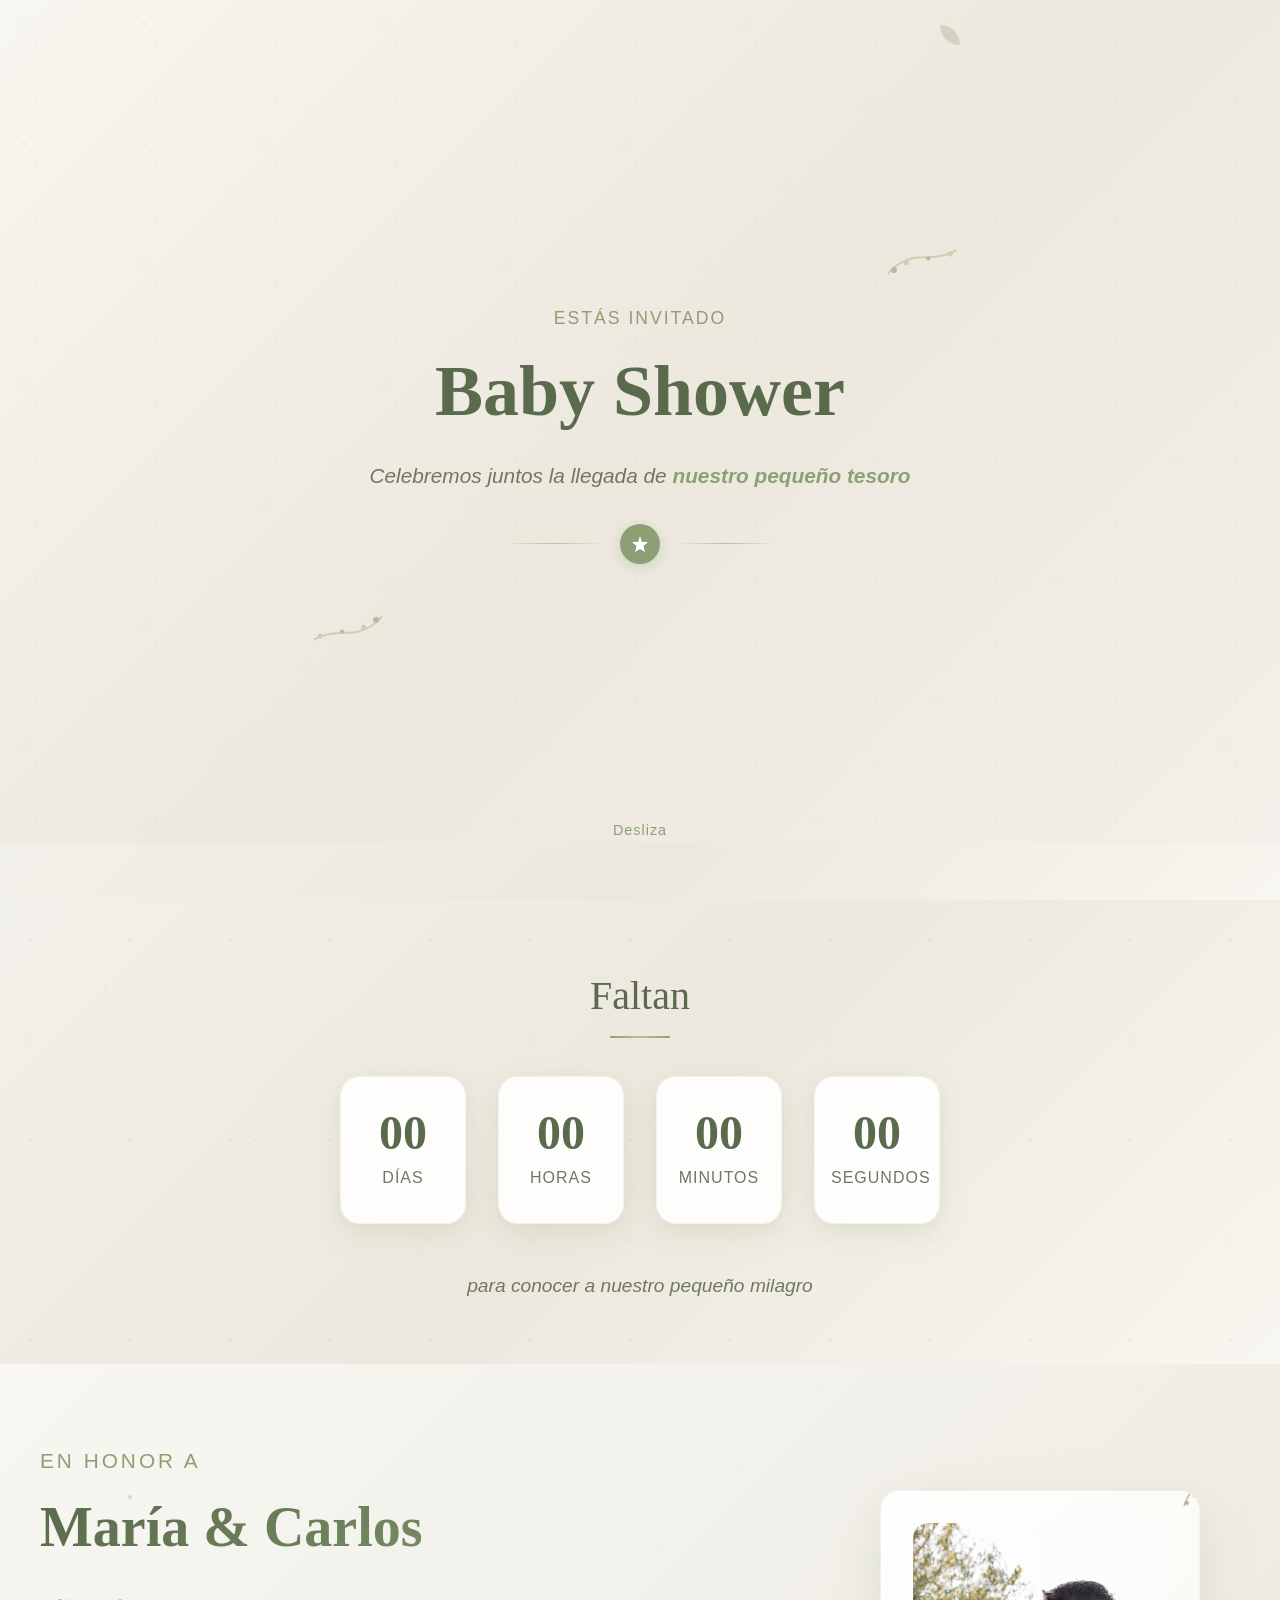
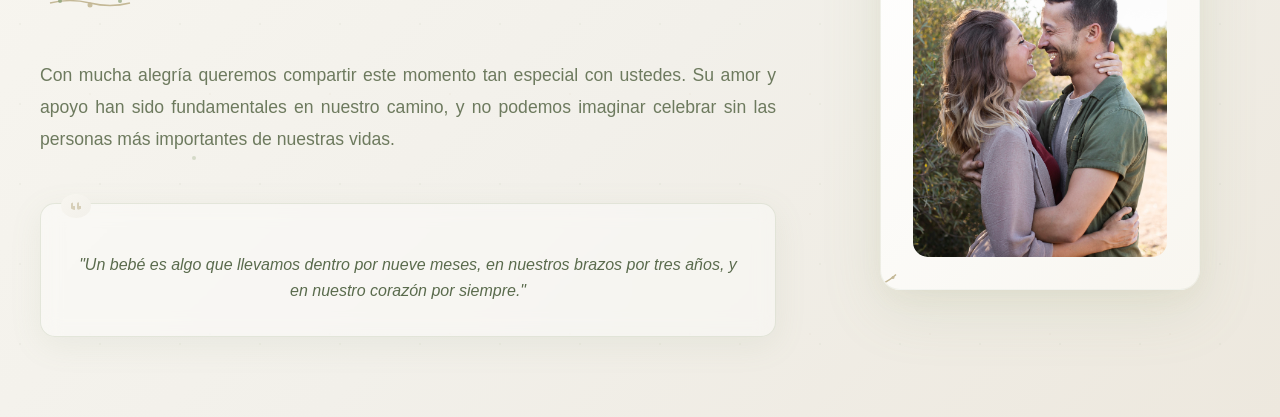
==== landingpage/plantillas/baby_shower/blanco_verde_flores/index.html @ 59b826cd "Commit Quedo pendiente la invitacion con tematica verde para los baby showers" ====
<!DOCTYPE html>
<html lang="en">
<head>
    <meta charset="UTF-8">
    <meta name="viewport" content="width=device-width, initial-scale=1.0">
    <title>Baby Shower</title>
    <link rel="stylesheet" href="./css/stylesheet.css">
</head>
<body>
    <section class="hero-section">
        <div class="hero-background"></div>
        
        <div class="floating-elements">
            <div class="floating-leaf leaf-1"></div>
            <div class="floating-leaf leaf-2"></div>
            <div class="floating-leaf leaf-3"></div>
            <div class="floating-leaf leaf-4"></div>
        </div>
        
        <div class="hero-content">
            <!-- Elementos decorativos -->
            <svg class="decorative-element branch-top" width="80" height="60" viewBox="0 0 80 60" fill="none">
                <path d="M10 50 Q20 30 40 25 Q60 20 70 10" stroke="#c4b896" stroke-width="2" fill="none"/>
                <circle cx="15" cy="45" r="3" fill="#8ba175"/>
                <circle cx="25" cy="35" r="2.5" fill="#c4b896"/>
                <circle cx="45" cy="25" r="2" fill="#8ba175"/>
                <circle cx="65" cy="15" r="2.5" fill="#c4b896"/>
            </svg>
            
            <svg class="decorative-element branch-bottom" width="80" height="60" viewBox="0 0 80 60" fill="none">
                <path d="M10 50 Q20 30 40 25 Q60 20 70 10" stroke="#c4b896" stroke-width="2" fill="none"/>
                <circle cx="15" cy="45" r="3" fill="#8ba175"/>
                <circle cx="25" cy="35" r="2.5" fill="#c4b896"/>
                <circle cx="45" cy="25" r="2" fill="#8ba175"/>
                <circle cx="65" cy="15" r="2.5" fill="#c4b896"/>
            </svg>
            
            <div class="hero-subtitle">Estás Invitado</div>
            <h1 class="hero-title">Baby Shower</h1>
            <p class="hero-message">
                Celebremos juntos la llegada de <span class="highlight-text">nuestro pequeño tesoro</span>
            </p>
            
            <div class="decorative-divider">
                <div class="divider-line"></div>
                <div class="divider-icon">
                    <svg width="20" height="20" viewBox="0 0 20 20" fill="white">
                        <path d="M10 2 L12 8 L18 8 L13.5 12 L15 18 L10 15 L5 18 L6.5 12 L2 8 L8 8 Z"/>
                    </svg>
                </div>
                <div class="divider-line"></div>
            </div>
        </div>
        
        <div class="scroll-indicator">
            <span>Desliza</span>
            <div class="scroll-arrow"></div>
        </div>
        
        <!-- Transición ondulada entre secciones -->
        <div class="section-transition">
            <div class="wave-transition"></div>
        </div>
    </section>

    <!-- Sección Contador Regresivo -->
    <section class="countdown-section">
        <div class="countdown-container">
            <h2 class="countdown-title">Faltan</h2>
            <div class="countdown-grid">
                <div class="countdown-item">
                    <div class="countdown-number" id="days">00</div>
                    <div class="countdown-label">Días</div>
                </div>
                <div class="countdown-item">
                    <div class="countdown-number" id="hours">00</div>
                    <div class="countdown-label">Horas</div>
                </div>
                <div class="countdown-item">
                    <div class="countdown-number" id="minutes">00</div>
                    <div class="countdown-label">Minutos</div>
                </div>
                <div class="countdown-item">
                    <div class="countdown-number" id="seconds">00</div>
                    <div class="countdown-label">Segundos</div>
                </div>
            </div>
            <p class="countdown-message">para conocer a nuestro pequeño milagro</p>
            
            <!-- Elementos decorativos -->
            <div class="countdown-decorations">
                <svg class="deco-left" width="60" height="80" viewBox="0 0 60 80" fill="none">
                    <path d="M5 70 Q15 50 25 45 Q35 40 45 30 Q50 25 55 15" stroke="#c4b896" stroke-width="1.5" fill="none"/>
                    <circle cx="10" cy="65" r="2" fill="#8ba175" opacity="0.7"/>
                    <circle cx="20" cy="55" r="1.5" fill="#c4b896" opacity="0.8"/>
                    <circle cx="30" cy="45" r="2" fill="#8ba175" opacity="0.6"/>
                    <circle cx="40" cy="35" r="1.5" fill="#c4b896" opacity="0.9"/>
                    <circle cx="50" cy="20" r="2" fill="#8ba175" opacity="0.7"/>
                </svg>
                
                <svg class="deco-right" width="60" height="80" viewBox="0 0 60 80" fill="none">
                    <path d="M55 70 Q45 50 35 45 Q25 40 15 30 Q10 25 5 15" stroke="#c4b896" stroke-width="1.5" fill="none"/>
                    <circle cx="50" cy="65" r="2" fill="#8ba175" opacity="0.7"/>
                    <circle cx="40" cy="55" r="1.5" fill="#c4b896" opacity="0.8"/>
                    <circle cx="30" cy="45" r="2" fill="#8ba175" opacity="0.6"/>
                    <circle cx="20" cy="35" r="1.5" fill="#c4b896" opacity="0.9"/>
                    <circle cx="10" cy="20" r="2" fill="#8ba175" opacity="0.7"/>
                </svg>
            </div>
        </div>
    </section>

    <!-- Sección Padres -->
    <section class="parents-section">
        <div class="parents-container">
            <div class="parents-content">
                <div class="parents-text">
                    <h2 class="parents-title">En honor a</h2>
                    <h3 class="parents-names">María & Carlos</h3>
                    <div class="parents-divider">
                        <svg width="100" height="20" viewBox="0 0 100 20" fill="none">
                            <path d="M10 10 Q30 5 50 10 Q70 15 90 10" stroke="#c4b896" stroke-width="1.5" fill="none"/>
                            <circle cx="20" cy="8" r="2" fill="#8ba175" opacity="0.8"/>
                            <circle cx="50" cy="12" r="2.5" fill="#c4b896" opacity="0.9"/>
                            <circle cx="80" cy="8" r="2" fill="#8ba175" opacity="0.7"/>
                        </svg>
                    </div>
                    <p class="parents-message">
                        Con mucha alegría queremos compartir este momento tan especial con ustedes. 
                        Su amor y apoyo han sido fundamentales en nuestro camino, y no podemos 
                        imaginar celebrar sin las personas más importantes de nuestras vidas.
                    </p>
                    <div class="parents-quote">
                        <svg class="quote-icon" width="30" height="24" viewBox="0 0 30 24" fill="none">
                            <path d="M6 0C2.7 0 0 2.7 0 6v12c0 3.3 2.7 6 6 6h6V12H6V0zm18 0c-3.3 0-6 2.7-6 6v12c0 3.3 2.7 6 6 6h6V12h-6V0z" fill="#c4b896" opacity="0.6"/>
                        </svg>
                        <p class="quote-text">
                            "Un bebé es algo que llevamos dentro por nueve meses, 
                            en nuestros brazos por tres años, y en nuestro corazón por siempre."
                        </p>
                    </div>
                </div>
                
                <div class="parents-photo">
                    <div class="photo-frame">
                        <!-- Opción 1: Usar foto real - Descomenta esta línea y agrega la ruta de tu imagen -->
                         <img src="./images/padres.jpg" alt="Futuros padres" class="parents-image">
                        
                        <!-- Elementos decorativos del marco -->
                        <div class="frame-decoration top-left">
                            <svg width="40" height="40" viewBox="0 0 40 40" fill="none">
                                <path d="M5 35 Q10 20 20 15 Q30 10 35 5" stroke="#c4b896" stroke-width="1.5" fill="none"/>
                                <circle cx="8" cy="32" r="2" fill="#8ba175" opacity="0.7"/>
                                <circle cx="15" cy="25" r="1.5" fill="#c4b896" opacity="0.8"/>
                                <circle cx="25" cy="18" r="2" fill="#8ba175" opacity="0.6"/>
                                <circle cx="32" cy="8" r="1.5" fill="#c4b896" opacity="0.9"/>
                            </svg>
                        </div>
                        
                        <div class="frame-decoration top-right">
                            <svg width="40" height="40" viewBox="0 0 40 40" fill="none">
                                <path d="M35 35 Q30 20 20 15 Q10 10 5 5" stroke="#c4b896" stroke-width="1.5" fill="none"/>
                                <circle cx="32" cy="32" r="2" fill="#8ba175" opacity="0.7"/>
                                <circle cx="25" cy="25" r="1.5" fill="#c4b896" opacity="0.8"/>
                                <circle cx="15" cy="18" r="2" fill="#8ba175" opacity="0.6"/>
                                <circle cx="8" cy="8" r="1.5" fill="#c4b896" opacity="0.9"/>
                            </svg>
                        </div>
                        
                        <div class="frame-decoration bottom-left">
                            <svg width="40" height="40" viewBox="0 0 40 40" fill="none">
                                <path d="M5 5 Q10 20 20 25 Q30 30 35 35" stroke="#c4b896" stroke-width="1.5" fill="none"/>
                                <circle cx="8" cy="8" r="2" fill="#8ba175" opacity="0.7"/>
                                <circle cx="15" cy="15" r="1.5" fill="#c4b896" opacity="0.8"/>
                                <circle cx="25" cy="22" r="2" fill="#8ba175" opacity="0.6"/>
                                <circle cx="32" cy="32" r="1.5" fill="#c4b896" opacity="0.9"/>
                            </svg>
                        </div>
                        
                        <div class="frame-decoration bottom-right">
                            <svg width="40" height="40" viewBox="0 0 40 40" fill="none">
                                <path d="M35 5 Q30 20 20 25 Q10 30 5 35" stroke="#c4b896" stroke-width="1.5" fill="none"/>
                                <circle cx="32" cy="8" r="2" fill="#8ba175" opacity="0.7"/>
                                <circle cx="25" cy="15" r="1.5" fill="#c4b896" opacity="0.8"/>
                                <circle cx="15" cy="22" r="2" fill="#8ba175" opacity="0.6"/>
                                <circle cx="8" cy="32" r="1.5" fill="#c4b896" opacity="0.9"/>
                            </svg>
                        </div>
                    </div>
                </div>
            </div>
        </div>
        
        <!-- Partículas flotantes de fondo -->
        <div class="parents-particles">
            <div class="particle particle-1"></div>
            <div class="particle particle-2"></div>
            <div class="particle particle-3"></div>
            <div class="particle particle-4"></div>
            <div class="particle particle-5"></div>
        </div>
    </section>

    <!-- Vincular archivo JavaScript externo -->
    <script src="./js/script.js"></script>


</body>
</html>
---- landingpage/plantillas/baby_shower/blanco_verde_flores/css/stylesheet.css ----
* {
            margin: 0;
            padding: 0;
            box-sizing: border-box;
        }

        body {
            font-family: 'Source Sans Pro', sans-serif;
            line-height: 1.6;
            color: #5a6b4d;
        }

        .hero-section {
            position: relative;
            min-height: 100vh;
            display: flex;
            align-items: center;
            justify-content: center;
            background: linear-gradient(135deg, #f8f6f0 0%, #ede8de 50%, #f2f0ea 100%);
            overflow: hidden;
        }

        .hero-background {
            position: absolute;
            top: 0;
            left: 0;
            right: 0;
            bottom: 0;
            opacity: 0.1;
            background-image: 
                radial-gradient(circle at 20% 20%, #8ba175 2px, transparent 2px),
                radial-gradient(circle at 80% 30%, #c4b896 1.5px, transparent 1.5px),
                radial-gradient(circle at 60% 70%, #8ba175 1px, transparent 1px);
            background-size: 120px 120px, 80px 80px, 60px 60px;
            animation: floatPattern 20s ease-in-out infinite;
        }

        @keyframes floatPattern {
            0%, 100% { transform: translateY(0px) scale(1); }
            50% { transform: translateY(-10px) scale(1.02); }
        }

        .hero-content {
            text-align: center;
            z-index: 10;
            max-width: 800px;
            padding: 2rem;
            position: relative;
        }

        .decorative-element {
            position: absolute;
            opacity: 0.6;
        }

        .branch-top {
            top: -40px;
            right: -20px;
            transform: rotate(15deg);
        }

        .branch-bottom {
            bottom: -30px;
            left: -30px;
            transform: rotate(-165deg);
        }

        .hero-subtitle {
            font-family: 'Source Sans Pro', sans-serif;
            font-size: 1.1rem;
            font-weight: 300;
            color: #8ba175;
            margin-bottom: 1rem;
            letter-spacing: 2px;
            text-transform: uppercase;
            animation: fadeInUp 1s ease-out 0.5s both;
        }

        .hero-title {
            font-family: 'Playfair Display', serif;
            font-size: clamp(2.5rem, 8vw, 4.5rem);
            font-weight: 600;
            color: #5a6b4d;
            margin-bottom: 1.5rem;
            line-height: 1.2;
            animation: fadeInUp 1s ease-out 0.7s both;
        }

        .hero-message {
            font-family: 'Source Sans Pro', sans-serif;
            font-size: 1.3rem;
            font-weight: 400;
            color: #6d7a5e;
            margin-bottom: 2rem;
            font-style: italic;
            animation: fadeInUp 1s ease-out 0.9s both;
        }

        .highlight-text {
            color: #8ba175;
            font-weight: 600;
        }

        .decorative-divider {
            display: flex;
            align-items: center;
            justify-content: center;
            margin: 2rem 0;
            animation: fadeInUp 1s ease-out 1.1s both;
        }

        .divider-line {
            height: 1px;
            background: linear-gradient(to right, transparent, #c4b896, transparent);
            flex: 1;
            max-width: 100px;
        }

        .divider-icon {
            margin: 0 1rem;
            width: 40px;
            height: 40px;
            background: #8ba175;
            border-radius: 50%;
            display: flex;
            align-items: center;
            justify-content: center;
            box-shadow: 0 4px 15px rgba(139, 161, 117, 0.3);
        }

        .floating-elements {
            position: absolute;
            top: 0;
            left: 0;
            right: 0;
            bottom: 0;
            pointer-events: none;
        }

        .floating-leaf {
            position: absolute;
            width: 20px;
            height: 20px;
            background: #8ba175;
            border-radius: 0 100% 0 100%;
            opacity: 0.3;
            animation: float 6s ease-in-out infinite;
        }

        .leaf-1 { top: 15%; left: 10%; animation-delay: 0s; }
        .leaf-2 { top: 25%; right: 15%; animation-delay: 2s; }
        .leaf-3 { bottom: 30%; left: 20%; animation-delay: 4s; }
        .leaf-4 { bottom: 15%; right: 25%; animation-delay: 1s; }

        @keyframes float {
            0%, 100% { 
                transform: translateY(0px) rotate(0deg); 
                opacity: 0.3; 
            }
            50% { 
                transform: translateY(-20px) rotate(180deg); 
                opacity: 0.6; 
            }
        }

        @keyframes fadeInUp {
            from {
                opacity: 0;
                transform: translateY(30px);
            }
            to {
                opacity: 1;
                transform: translateY(0);
            }
        }

        .scroll-indicator {
            position: absolute;
            bottom: 30px;
            left: 50%;
            transform: translateX(-50%);
            color: #8ba175;
            text-align: center;
            animation: bounce 2s infinite;
            cursor: pointer;
        }

        .scroll-indicator span {
            display: block;
            font-size: 0.9rem;
            margin-bottom: 0.5rem;
            letter-spacing: 1px;
        }

        .scroll-arrow {
            width: 2px;
            height: 20px;
            background: #8ba175;
            margin: 0 auto;
            position: relative;
        }

        .scroll-arrow::after {
            content: '';
            position: absolute;
            bottom: -5px;
            left: -3px;
            width: 8px;
            height: 8px;
            border-right: 2px solid #8ba175;
            border-bottom: 2px solid #8ba175;
            transform: rotate(45deg);
        }

        @keyframes bounce {
            0%, 20%, 50%, 80%, 100% {
                transform: translateX(-50%) translateY(0);
            }
            40% {
                transform: translateX(-50%) translateY(-10px);
            }
            60% {
                transform: translateX(-50%) translateY(-5px);
            }
        }

        /* Estilos del Contador Regresivo */
        .countdown-section {
            padding: 4rem 2rem;
            background: linear-gradient(135deg, #f2f0ea 0%, #ede8de 50%, #f8f6f0 100%);
            position: relative;
            overflow: hidden;
        }

        .countdown-section::after {
            content: '';
            position: absolute;
            top: 0;
            left: 0;
            right: 0;
            bottom: 0;
            background-image: 
                radial-gradient(circle at 30% 40%, #8ba175 1px, transparent 1px),
                radial-gradient(circle at 70% 60%, #c4b896 1.5px, transparent 1.5px);
            background-size: 100px 100px, 150px 150px;
            opacity: 0.08;
            animation: slowFloat 25s ease-in-out infinite;
            z-index: 1;
        }

        /* Efecto de transición ondulada */
        .section-transition {
            position: absolute;
            bottom: -2px;
            left: 0;
            width: 100%;
            height: 100px;
            z-index: 15;
        }

        .wave-transition {
            position: absolute;
            bottom: 0;
            left: 0;
            width: 100%;
            height: 60px;
            background: linear-gradient(135deg, #f2f0ea 0%, #ede8de 50%, #f8f6f0 100%);
            clip-path: ellipse(150% 100% at 50% 100%);
            animation: waveFloat 8s ease-in-out infinite;
        }

        @keyframes waveFloat {
            0%, 100% {
                transform: translateY(0) scaleY(1);
            }
            50% {
                transform: translateY(-5px) scaleY(1.02);
            }
        }

        .countdown-section::before {
            content: '';
            position: absolute;
            top: 0;
            left: 0;
            right: 0;
            bottom: 0;
            background-image: 
                radial-gradient(circle at 30% 40%, #8ba175 1px, transparent 1px),
                radial-gradient(circle at 70% 60%, #c4b896 1.5px, transparent 1.5px);
            background-size: 100px 100px, 150px 150px;
            opacity: 0.08;
            animation: slowFloat 25s ease-in-out infinite;
        }

        @keyframes slowFloat {
            0%, 100% { transform: translateY(0px) rotate(0deg); }
            50% { transform: translateY(-15px) rotate(2deg); }
        }

        .countdown-container {
            max-width: 900px;
            margin: 0 auto;
            text-align: center;
            position: relative;
            z-index: 10;
        }

        .countdown-title {
            font-family: 'Playfair Display', serif;
            font-size: 2.5rem;
            font-weight: 400;
            color: #5a6b4d;
            margin-bottom: 3rem;
            position: relative;
            display: inline-block;
        }

        .countdown-title::after {
            content: '';
            position: absolute;
            bottom: -10px;
            left: 50%;
            transform: translateX(-50%);
            width: 60px;
            height: 2px;
            background: linear-gradient(to right, #8ba175, #c4b896, #8ba175);
            border-radius: 1px;
        }

        .countdown-grid {
            display: grid;
            grid-template-columns: repeat(4, 1fr);
            gap: 2rem;
            margin-bottom: 3rem;
            max-width: 600px;
            margin-left: auto;
            margin-right: auto;
        }

        .countdown-item {
            background: rgba(255, 255, 255, 0.9);
            border-radius: 20px;
            padding: 2rem 1rem;
            box-shadow: 
                0 10px 30px rgba(139, 161, 117, 0.15),
                0 4px 15px rgba(196, 184, 150, 0.1);
            backdrop-filter: blur(10px);
            border: 1px solid rgba(139, 161, 117, 0.1);
            transition: all 0.3s ease;
            position: relative;
            overflow: hidden;
        }

        .countdown-item::before {
            content: '';
            position: absolute;
            top: 0;
            left: -100%;
            width: 100%;
            height: 100%;
            background: linear-gradient(90deg, transparent, rgba(139, 161, 117, 0.1), transparent);
            transition: left 0.5s;
        }

        .countdown-item:hover::before {
            left: 100%;
        }

        .countdown-item:hover {
            transform: translateY(-5px);
            box-shadow: 
                0 15px 40px rgba(139, 161, 117, 0.2),
                0 8px 25px rgba(196, 184, 150, 0.15);
        }

        .countdown-number {
            font-family: 'Playfair Display', serif;
            font-size: 3rem;
            font-weight: 600;
            color: #5a6b4d;
            line-height: 1;
            margin-bottom: 0.5rem;
            position: relative;
            z-index: 2;
        }

        .countdown-label {
            font-family: 'Source Sans Pro', sans-serif;
            font-size: 1rem;
            font-weight: 400;
            color: #6d7a5e;
            text-transform: uppercase;
            letter-spacing: 1px;
            position: relative;
            z-index: 2;
        }

        .countdown-message {
            font-family: 'Source Sans Pro', sans-serif;
            font-size: 1.2rem;
            font-style: italic;
            color: #6d7a5e;
            font-weight: 300;
            max-width: 400px;
            margin: 0 auto;
            line-height: 1.5;
        }

        .countdown-decorations {
            position: absolute;
            top: 0;
            left: 0;
            right: 0;
            bottom: 0;
            pointer-events: none;
        }

        .deco-left {
            position: absolute;
            top: 50%;
            left: 5%;
            transform: translateY(-50%);
            animation: gentleFloat 8s ease-in-out infinite;
        }

        .deco-right {
            position: absolute;
            top: 50%;
            right: 5%;
            transform: translateY(-50%) scaleX(-1);
            animation: gentleFloat 8s ease-in-out infinite 2s;
        }

        @keyframes gentleFloat {
            0%, 100% {
                transform: translateY(-50%) translateX(0);
            }
            50% {
                transform: translateY(-60%) translateX(5px);
            }
        }

        @media (max-width: 768px) {
            .hero-content {
                padding: 1rem;
            }
            
            .hero-subtitle {
                font-size: 1rem;
            }
            
            .hero-message {
                font-size: 1.1rem;
            }
            
            .decorative-element {
                display: none;
            }

            .countdown-section {
                padding: 3rem 1rem;
            }

            .countdown-title {
                font-size: 2rem;
                margin-bottom: 2rem;
            }

            .countdown-grid {
                grid-template-columns: repeat(2, 1fr);
                gap: 1.5rem;
                margin-bottom: 2rem;
            }

            .countdown-item {
                padding: 1.5rem 0.5rem;
            }

            .countdown-number {
                font-size: 2.5rem;
            }

            .countdown-label {
                font-size: 0.9rem;
            }

            .countdown-message {
                font-size: 1.1rem;
            }

            .deco-left,
            .deco-right {
                display: none;
            }
        }

        @media (max-width: 480px) {
            .countdown-grid {
                grid-template-columns: repeat(2, 1fr);
                gap: 1rem;
            }

            .countdown-number {
                font-size: 2rem;
            }
        }

         /* Estilos de la Sección Padres */
        .parents-section {
            padding: 5rem 2rem;
            background: linear-gradient(135deg, #f8f6f0 0%, #f2f0ea 50%, #ede8de 100%);
            position: relative;
            overflow: hidden;
        }

        .parents-section::before {
            content: '';
            position: absolute;
            top: 0;
            left: 0;
            right: 0;
            bottom: 0;
            background-image: 
                radial-gradient(circle at 25% 25%, #8ba175 1px, transparent 1px),
                radial-gradient(circle at 75% 75%, #c4b896 1.5px, transparent 1.5px),
                radial-gradient(circle at 50% 50%, #8ba175 0.5px, transparent 0.5px);
            background-size: 80px 80px, 120px 120px, 60px 60px;
            opacity: 0.06;
            animation: gentleRotate 30s linear infinite;
        }

        @keyframes gentleRotate {
            from { transform: rotate(0deg); }
            to { transform: rotate(360deg); }
        }

        .parents-container {
            max-width: 1200px;
            margin: 0 auto;
            position: relative;
            z-index: 10;
        }

        .parents-content {
            display: grid;
            grid-template-columns: 1fr 400px;
            gap: 4rem;
            align-items: center;
        }

        .parents-text {
            animation: slideInLeft 1s ease-out;
        }

        .parents-title {
            font-family: 'Source Sans Pro', sans-serif;
            font-size: 1.3rem;
            font-weight: 300;
            color: #8ba175;
            text-transform: uppercase;
            letter-spacing: 3px;
            margin-bottom: 1rem;
            text-align: left;
        }

        .parents-names {
            font-family: 'Playfair Display', serif;
            font-size: 3.5rem;
            font-weight: 600;
            color: #5a6b4d;
            line-height: 1.2;
            margin-bottom: 2rem;
            background: linear-gradient(135deg, #5a6b4d 0%, #8ba175 100%);
            -webkit-background-clip: text;
            -webkit-text-fill-color: transparent;
            background-clip: text;
        }

        .parents-divider {
            margin-bottom: 2.5rem;
            animation: fadeIn 1s ease-out 0.5s both;
        }

        .parents-message {
            font-family: 'Source Sans Pro', sans-serif;
            font-size: 1.1rem;
            line-height: 1.8;
            color: #6d7a5e;
            margin-bottom: 3rem;
            text-align: justify;
        }

        .parents-quote {
            position: relative;
            padding: 2rem;
            background: rgba(255, 255, 255, 0.4);
            border-radius: 15px;
            border: 1px solid rgba(139, 161, 117, 0.2);
            backdrop-filter: blur(10px);
            box-shadow: 0 8px 32px rgba(139, 161, 117, 0.1);
        }

        .quote-icon {
            position: absolute;
            top: -10px;
            left: 20px;
            background: linear-gradient(135deg, #f8f6f0 0%, #f2f0ea 100%);
            border-radius: 50%;
            padding: 8px;
        }

        .quote-text {
            font-family: 'Source Sans Pro', sans-serif;
            font-size: 1rem;
            font-style: italic;
            color: #5a6b4d;
            line-height: 1.6;
            margin-top: 1rem;
            text-align: center;
        }

        .parents-photo {
            display: flex;
            justify-content: center;
            align-items: center;
            animation: slideInRight 1s ease-out;
        }

        .photo-frame {
            position: relative;
            width: 320px;
            height: 400px;
            background: linear-gradient(135deg, #ffffff 0%, #f8f6f0 100%);
            border-radius: 20px;
            padding: 2rem;
            box-shadow: 
                0 20px 60px rgba(139, 161, 117, 0.15),
                0 8px 25px rgba(196, 184, 150, 0.1);
            border: 1px solid rgba(139, 161, 117, 0.1);
            overflow: hidden;
        }

        .photo-placeholder {
            width: 100%;
            height: 100%;
            display: flex;
            flex-direction: column;
            align-items: center;
            justify-content: center;
            background: linear-gradient(135deg, #f2f0ea 0%, #ede8de 100%);
            border-radius: 15px;
            border: 2px dashed rgba(139, 161, 117, 0.3);
            position: relative;
            overflow: hidden;
            cursor: pointer;
            transition: all 0.3s ease;
        }

        .photo-placeholder:hover {
            background: linear-gradient(135deg, #ede8de 0%, #f2f0ea 100%);
            border-color: rgba(139, 161, 117, 0.5);
            transform: scale(1.02);
        }

        .photo-placeholder::before {
            content: '';
            position: absolute;
            top: 0;
            left: 0;
            right: 0;
            bottom: 0;
            background: linear-gradient(45deg, transparent 49%, rgba(139, 161, 117, 0.05) 50%, transparent 51%);
        }

        .placeholder-icon {
            margin-bottom: 1rem;
            transition: transform 0.3s ease;
        }

        .photo-placeholder:hover .placeholder-icon {
            transform: scale(1.1);
        }

        .photo-text {
            font-family: 'Source Sans Pro', sans-serif;
            font-size: 0.9rem;
            color: #8ba175;
            text-align: center;
            font-weight: 400;
            letter-spacing: 0.5px;
            transition: color 0.3s ease;
        }

        .photo-placeholder:hover .photo-text {
            color: #5a6b4d;
        }

        .photo-input {
            position: absolute;
            top: 0;
            left: 0;
            width: 100%;
            height: 100%;
            opacity: 0;
            cursor: pointer;
        }

        /* Estilos para imagen real */
        .parents-image {
            width: 100%;
            height: 100%;
            object-fit: cover;
            border-radius: 15px;
            transition: transform 0.3s ease;
        }

        .parents-image:hover {
            transform: scale(1.05);
        }

        .frame-decoration {
            position: absolute;
            pointer-events: none;
        }

        .top-left { top: -20px; left: -20px; }
        .top-right { top: -20px; right: -20px; transform: scaleX(-1); }
        .bottom-left { bottom: -20px; left: -20px; transform: scaleY(-1); }
        .bottom-right { bottom: -20px; right: -20px; transform: scale(-1); }

        .parents-particles {
            position: absolute;
            top: 0;
            left: 0;
            right: 0;
            bottom: 0;
            pointer-events: none;
            overflow: hidden;
        }

        .particle {
            position: absolute;
            width: 4px;
            height: 4px;
            background: #8ba175;
            border-radius: 50%;
            opacity: 0.3;
        }

        .particle-1 {
            top: 20%;
            left: 10%;
            animation: particleFloat 12s ease-in-out infinite;
        }

        .particle-2 {
            top: 60%;
            left: 15%;
            animation: particleFloat 15s ease-in-out infinite 3s;
        }

        .particle-3 {
            top: 30%;
            right: 20%;
            animation: particleFloat 10s ease-in-out infinite 1s;
        }

        .particle-4 {
            bottom: 40%;
            right: 10%;
            animation: particleFloat 14s ease-in-out infinite 4s;
        }

        .particle-5 {
            bottom: 20%;
            left: 50%;
            animation: particleFloat 16s ease-in-out infinite 2s;
        }

        @keyframes particleFloat {
            0%, 100% {
                transform: translateY(0px) translateX(0px);
                opacity: 0.3;
            }
            25% {
                transform: translateY(-20px) translateX(10px);
                opacity: 0.6;
            }
            50% {
                transform: translateY(-10px) translateX(-5px);
                opacity: 0.4;
            }
            75% {
                transform: translateY(-30px) translateX(15px);
                opacity: 0.8;
            }
        }

        @keyframes slideInLeft {
            from {
                opacity: 0;
                transform: translateX(-50px);
            }
            to {
                opacity: 1;
                transform: translateX(0);
            }
        }

        @keyframes slideInRight {
            from {
                opacity: 0;
                transform: translateX(50px);
            }
            to {
                opacity: 1;
                transform: translateX(0);
            }
        }

        @keyframes fadeIn {
            from { opacity: 0; }
            to { opacity: 1; }
        }

        @media (max-width: 768px) {
            .hero-content {
                padding: 1rem;
            }
            
            .hero-subtitle {
                font-size: 1rem;
            }
            
            .hero-message {
                font-size: 1.1rem;
            }
            
            .decorative-element {
                display: none;
            }

            .countdown-section {
                padding: 3rem 1rem;
            }

            .countdown-title {
                font-size: 2rem;
                margin-bottom: 2rem;
            }

            .countdown-grid {
                grid-template-columns: repeat(2, 1fr);
                gap: 1.5rem;
                margin-bottom: 2rem;
            }

            .countdown-item {
                padding: 1.5rem 0.5rem;
            }

            .countdown-number {
                font-size: 2.5rem;
            }

            .countdown-label {
                font-size: 0.9rem;
            }

            .countdown-message {
                font-size: 1.1rem;
            }

            .deco-left,
            .deco-right {
                display: none;
            }

            .parents-section {
                padding: 4rem 1rem;
            }

            .parents-content {
                grid-template-columns: 1fr;
                gap: 3rem;
                text-align: center;
            }

            .parents-title {
                text-align: center;
            }

            .parents-names {
                font-size: 2.5rem;
            }

            .parents-message {
                text-align: center;
            }

            .photo-frame {
                width: 280px;
                height: 350px;
                padding: 1.5rem;
            }

            .frame-decoration {
                display: none;
            }
        }

        @media (max-width: 480px) {
            .countdown-grid {
                grid-template-columns: repeat(2, 1fr);
                gap: 1rem;
            }

            .countdown-number {
                font-size: 2rem;
            }

            .parents-names {
                font-size: 2rem;
            }

            .photo-frame {
                width: 240px;
                height: 300px;
                padding: 1rem;
            }
        }

         /* Estilos de la Sección Información del Bebé */
        .baby-info-section {
            padding: 5rem 2rem;
            background: linear-gradient(135deg, #ede8de 0%, #f2f0ea 50%, #f8f6f0 100%);
            position: relative;
            overflow: hidden;
        }

        .baby-info-section::before {
            content: '';
            position: absolute;
            top: 0;
            left: 0;
            right: 0;
            bottom: 0;
            background-image: 
                radial-gradient(ellipse at 20% 30%, #8ba175 1px, transparent 1px),
                radial-gradient(ellipse at 80% 70%, #c4b896 1.5px, transparent 1.5px),
                radial-gradient(ellipse at 50% 20%, #8ba175 0.8px, transparent 0.8px);
            background-size: 150px 100px, 120px 80px, 100px 60px;
            opacity: 0.08;
            animation: organicMove 40s ease-in-out infinite;
        }

        @keyframes organicMove {
            0%, 100% { transform: translateY(0px) rotate(0deg) scale(1); }
            33% { transform: translateY(-20px) rotate(1deg) scale(1.02); }
            66% { transform: translateY(10px) rotate(-1deg) scale(0.98); }
        }

        .baby-info-container {
            max-width: 1200px;
            margin: 0 auto;
            position: relative;
            z-index: 10;
        }

        .baby-content {
            display: grid;
            grid-template-columns: 500px 1fr;
            gap: 4rem;
            align-items: center;
        }

        .baby-image-container {
            position: relative;
            display: flex;
            justify-content: center;
            align-items: center;
        }

        .baby-image-wrapper {
            position: relative;
            width: 450px;
            height: 350px;
            border-radius: 30px;
            overflow: hidden;
            box-shadow: 
                0 25px 70px rgba(139, 161, 117, 0.2),
                0 15px 35px rgba(196, 184, 150, 0.15);
            background: linear-gradient(135deg, #ffffff 0%, #f8f6f0 100%);
            border: 1px solid rgba(139, 161, 117, 0.1);
        }

        .image-placeholder, .baby-hero-image {
            width: 100%;
            height: 100%;
            display: flex;
            align-items: center;
            justify-content: center;
            background: linear-gradient(135deg, #f8f6f0 0%, #f2f0ea 50%, #ede8de 100%);
        }

        .baby-hero-image {
            object-fit: cover;
            transition: transform 0.5s ease;
        }

        .baby-hero-image:hover {
            transform: scale(1.05);
        }

        .placeholder-content {
            text-align: center;
            animation: gentlePulse 4s ease-in-out infinite;
        }

        .placeholder-text {
            font-family: 'Source Sans Pro', sans-serif;
            font-size: 1rem;
            color: #8ba175;
            margin-top: 1rem;
            font-style: italic;
        }

        @keyframes gentlePulse {
            0%, 100% { opacity: 0.7; transform: scale(1); }
            50% { opacity: 1; transform: scale(1.02); }
        }

        .floating-decorations {
            position: absolute;
            top: 0;
            left: 0;
            right: 0;
            bottom: 0;
            pointer-events: none;
        }

        .floating-flower {
            position: absolute;
            animation: floatGently 8s ease-in-out infinite;
        }

        .flower-1 {
            top: 15%;
            left: -10%;
            animation-delay: 0s;
        }

        .flower-2 {
            bottom: 20%;
            right: -8%;
            animation-delay: 2s;
        }

        .flower-3 {
            top: 60%;
            left: -15%;
            animation-delay: 4s;
        }

        @keyframes floatGently {
            0%, 100% { 
                transform: translateY(0px) rotate(0deg);
                opacity: 0.6;
            }
            50% { 
                transform: translateY(-15px) rotate(5deg);
                opacity: 1;
            }
        }

        .baby-text-content {
            animation: slideInRight 1s ease-out;
        }

        .baby-announcement {
            text-align: center;
            margin-bottom: 3rem;
        }

        .baby-title {
            font-family: 'Source Sans Pro', sans-serif;
            font-size: 1.4rem;
            font-weight: 300;
            color: #8ba175;
            text-transform: uppercase;
            letter-spacing: 2px;
            margin-bottom: 1rem;
        }

        .baby-name {
            font-family: 'Playfair Display', serif;
            font-size: 3rem;
            font-weight: 600;
            color: #5a6b4d;
            line-height: 1.2;
            margin-bottom: 1.5rem;
            background: linear-gradient(135deg, #5a6b4d 0%, #8ba175 100%);
            -webkit-background-clip: text;
            -webkit-text-fill-color: transparent;
            background-clip: text;
        }

        .baby-subtitle {
            display: flex;
            justify-content: center;
            margin-bottom: 2rem;
        }

        .baby-details {
            margin-bottom: 3rem;
        }

        .detail-item {
            display: flex;
            align-items: center;
            margin-bottom: 1.5rem;
            padding: 1rem;
            background: rgba(255, 255, 255, 0.5);
            border-radius: 15px;
            border: 1px solid rgba(139, 161, 117, 0.1);
            backdrop-filter: blur(10px);
            transition: all 0.3s ease;
        }

        .detail-item:hover {
            transform: translateX(10px);
            box-shadow: 0 8px 25px rgba(139, 161, 117, 0.15);
        }

        .detail-icon {
            margin-right: 1rem;
            background: linear-gradient(135deg, #8ba175 0%, #c4b896 100%);
            padding: 0.8rem;
            border-radius: 12px;
            display: flex;
            align-items: center;
            justify-content: center;
            min-width: 48px;
            min-height: 48px;
        }

        .detail-content {
            display: flex;
            flex-direction: column;
        }

        .detail-label {
            font-family: 'Source Sans Pro', sans-serif;
            font-size: 0.9rem;
            color: #8ba175;
            font-weight: 300;
            text-transform: uppercase;
            letter-spacing: 1px;
            margin-bottom: 0.2rem;
        }

        .detail-value {
            font-family: 'Playfair Display', serif;
            font-size: 1.2rem;
            color: #5a6b4d;
            font-weight: 600;
        }

        .baby-message-card {
            position: relative;
            padding: 2.5rem;
            background: linear-gradient(135deg, rgba(255, 255, 255, 0.8) 0%, rgba(248, 246, 240, 0.9) 100%);
            border-radius: 20px;
            border: 1px solid rgba(139, 161, 117, 0.2);
            backdrop-filter: blur(15px);
            box-shadow: 0 15px 40px rgba(139, 161, 117, 0.1);
        }

        .message-icon {
            position: absolute;
            top: -15px;
            left: 50%;
            transform: translateX(-50%);
            background: linear-gradient(135deg, #f8f6f0 0%, #f2f0ea 100%);
            padding: 10px;
            border-radius: 50%;
            box-shadow: 0 5px 15px rgba(139, 161, 117, 0.2);
        }

        .baby-message {
            font-family: 'Source Sans Pro', sans-serif;
            font-size: 1.1rem;
            line-height: 1.7;
            color: #5a6b4d;
            text-align: center;
            font-style: italic;
            margin-top: 1rem;
        }

        .organic-background {
            position: absolute;
            top: 0;
            left: 0;
            right: 0;
            bottom: 0;
            pointer-events: none;
            overflow: hidden;
        }

        .organic-shape {
            position: absolute;
            border-radius: 50%;
            background: linear-gradient(135deg, rgba(139, 161, 117, 0.1) 0%, rgba(196, 184, 150, 0.05) 100%);
            animation: organicFloat 20s ease-in-out infinite;
        }

        .shape-1 {
            width: 300px;
            height: 200px;
            top: 10%;
            left: -10%;
            border-radius: 60% 40% 30% 70% / 60% 30% 70% 40%;
            animation-delay: 0s;
        }

        .shape-2 {
            width: 400px;
            height: 300px;
            bottom: 20%;
            right: -15%;
            border-radius: 30% 70% 70% 30% / 30% 30% 70% 70%;
            animation-delay: 7s;
        }

        .shape-3 {
            width: 250px;
            height: 350px;
            top: 50%;
            left: -20%;
            border-radius: 70% 30% 50% 50% / 50% 60% 40% 50%;
            animation-delay: 12s;
        }

        @keyframes organicFloat {
            0%, 100% {
                transform: translate(0, 0) rotate(0deg) scale(1);
            }
            25% {
                transform: translate(20px, -10px) rotate(2deg) scale(1.05);
            }
            50% {
                transform: translate(-10px, 20px) rotate(-1deg) scale(0.95);
            }
            75% {
                transform: translate(15px, 5px) rotate(1deg) scale(1.02);
            }
        }

        @media (max-width: 768px) {
            .hero-content {
                padding: 1rem;
            }
            
            .hero-subtitle {
                font-size: 1rem;
            }
            
            .hero-message {
                font-size: 1.1rem;
            }
            
            .decorative-element {
                display: none;
            }

            .countdown-section {
                padding: 3rem 1rem;
            }

            .countdown-title {
                font-size: 2rem;
                margin-bottom: 2rem;
            }

            .countdown-grid {
                grid-template-columns: repeat(2, 1fr);
                gap: 1.5rem;
                margin-bottom: 2rem;
            }

            .countdown-item {
                padding: 1.5rem 0.5rem;
            }

            .countdown-number {
                font-size: 2.5rem;
            }

            .countdown-label {
                font-size: 0.9rem;
            }

            .countdown-message {
                font-size: 1.1rem;
            }

            .deco-left,
            .deco-right {
                display: none;
            }

            .parents-section {
                padding: 4rem 1rem;
            }

            .parents-content {
                grid-template-columns: 1fr;
                gap: 3rem;
                text-align: center;
            }

            .parents-title {
                text-align: center;
            }

            .parents-names {
                font-size: 2.5rem;
            }

            .parents-message {
                text-align: center;
            }

            .photo-frame {
                width: 280px;
                height: 350px;
                padding: 1.5rem;
            }

            .frame-decoration {
                display: none;
            }

            .baby-info-section {
                padding: 4rem 1rem;
            }

            .baby-content {
                grid-template-columns: 1fr;
                gap: 3rem;
                text-align: center;
            }

            .baby-image-wrapper {
                width: 100%;
                height: 280px;
                max-width: 400px;
                margin: 0 auto;
            }

            .baby-name {
                font-size: 2.2rem;
            }

            .floating-decorations {
                display: none;
            }

            .detail-item:hover {
                transform: none;
            }
        }

        @media (max-width: 480px) {
            .countdown-grid {
                grid-template-columns: repeat(2, 1fr);
                gap: 1rem;
            }

            .countdown-number {
                font-size: 2rem;
            }

            .parents-names {
                font-size: 2rem;
            }

            .photo-frame {
                width: 240px;
                height: 300px;
                padding: 1rem;
            }

            .baby-name {
                font-size: 1.8rem;
            }

            .baby-message-card {
                padding: 2rem;
            }

            .detail-content {
                margin-left: 0.5rem;
            }
        }
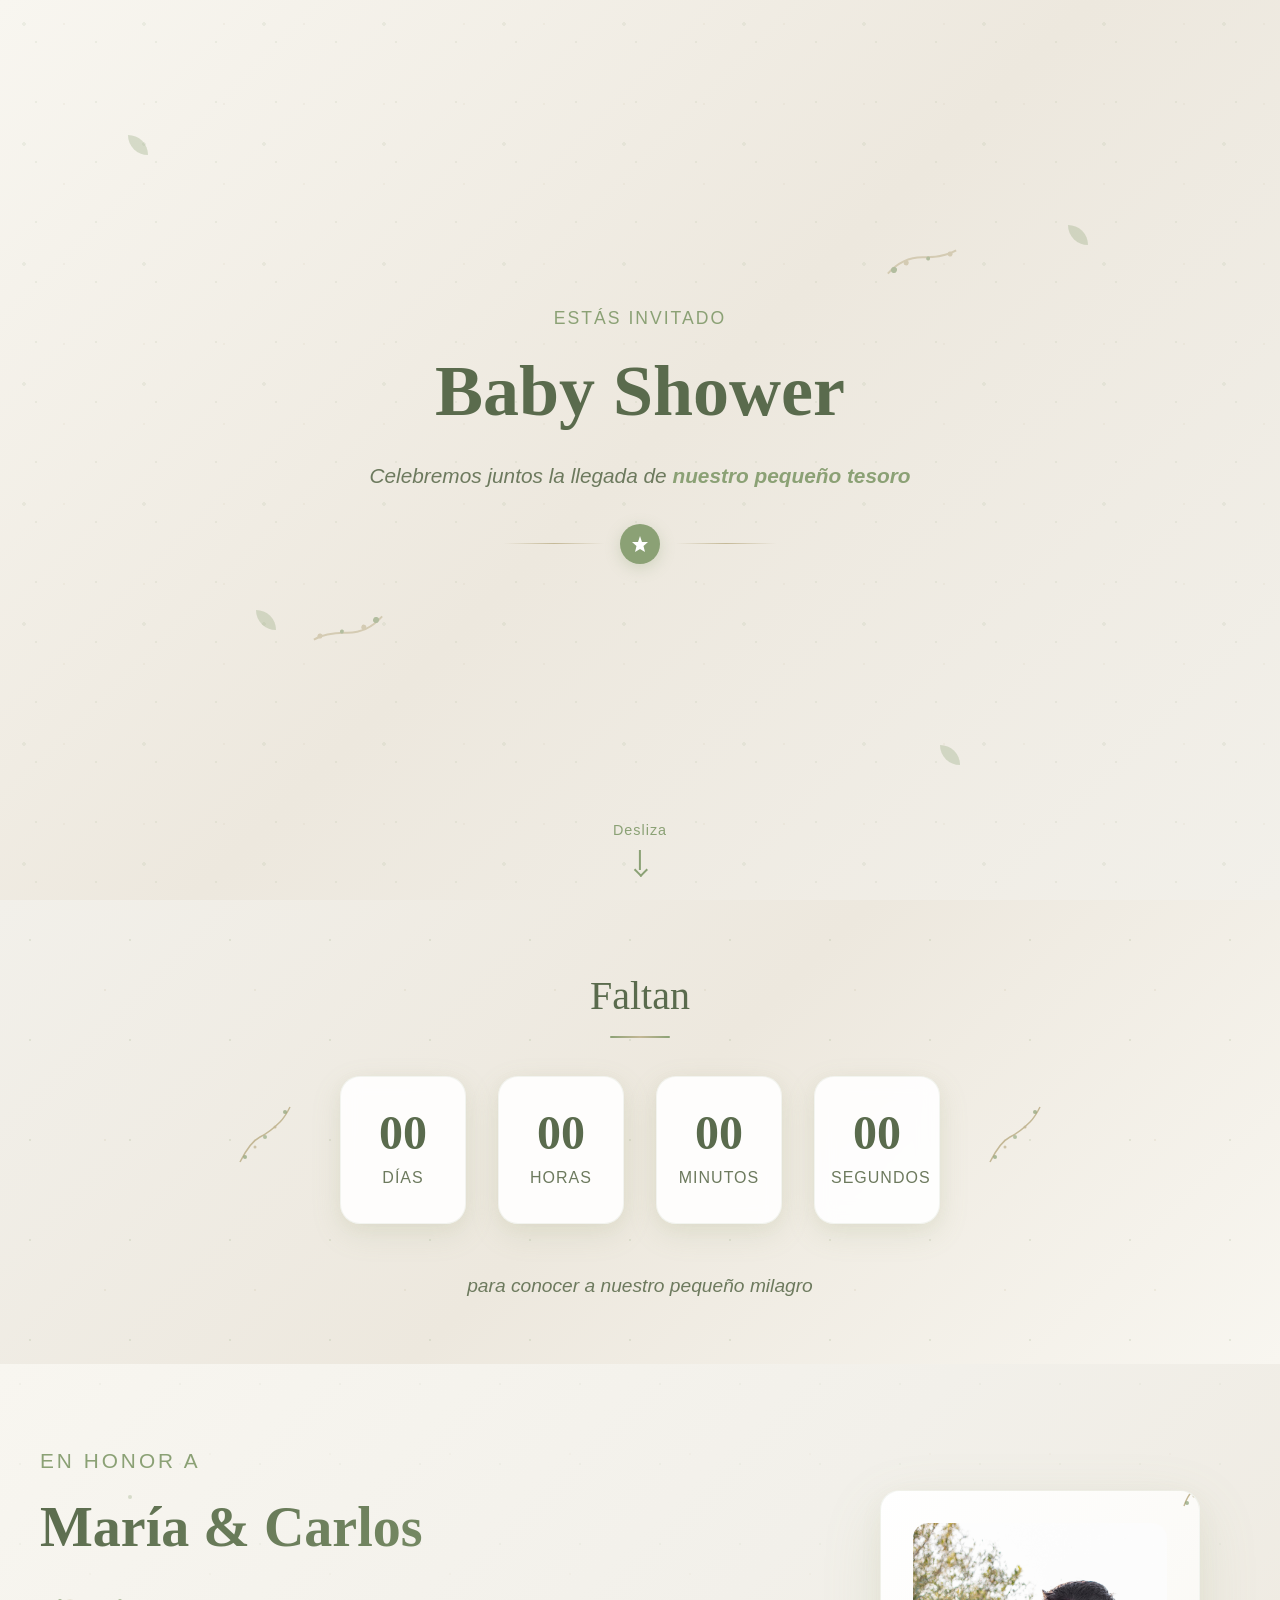
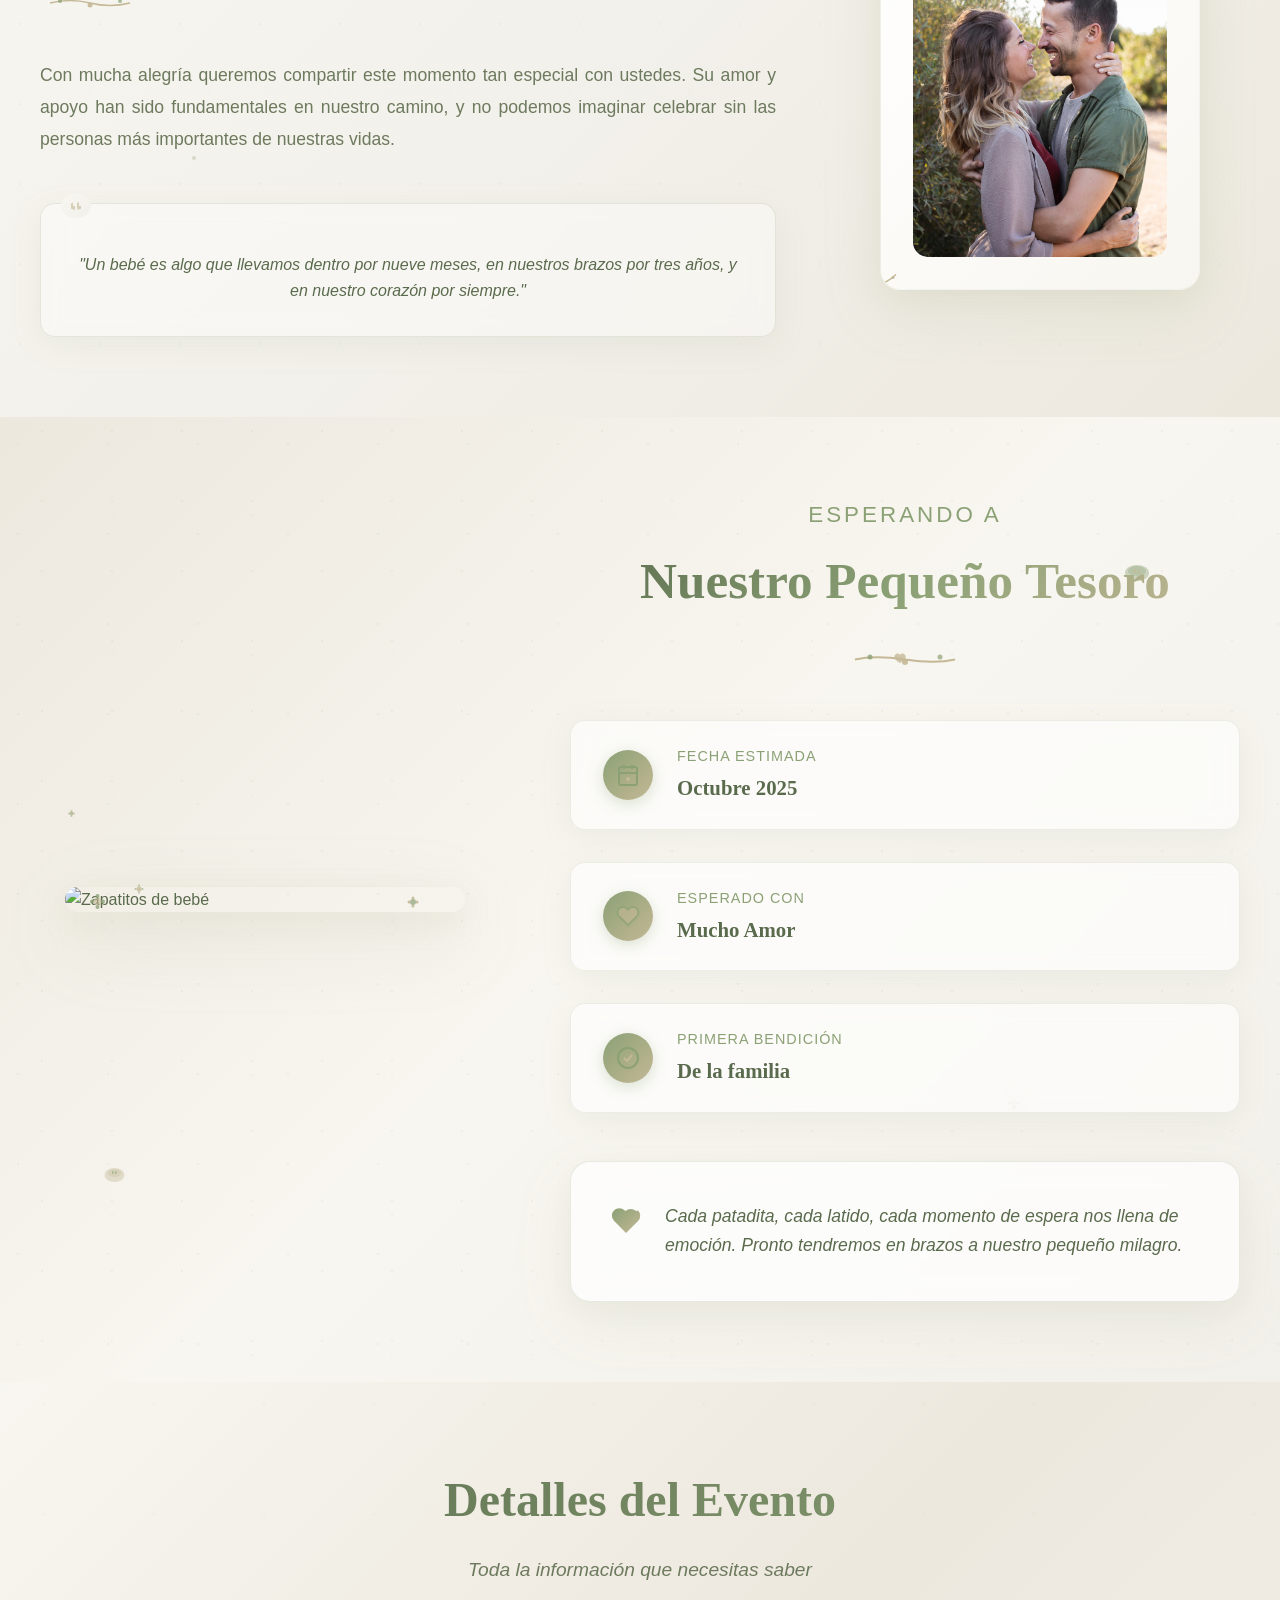
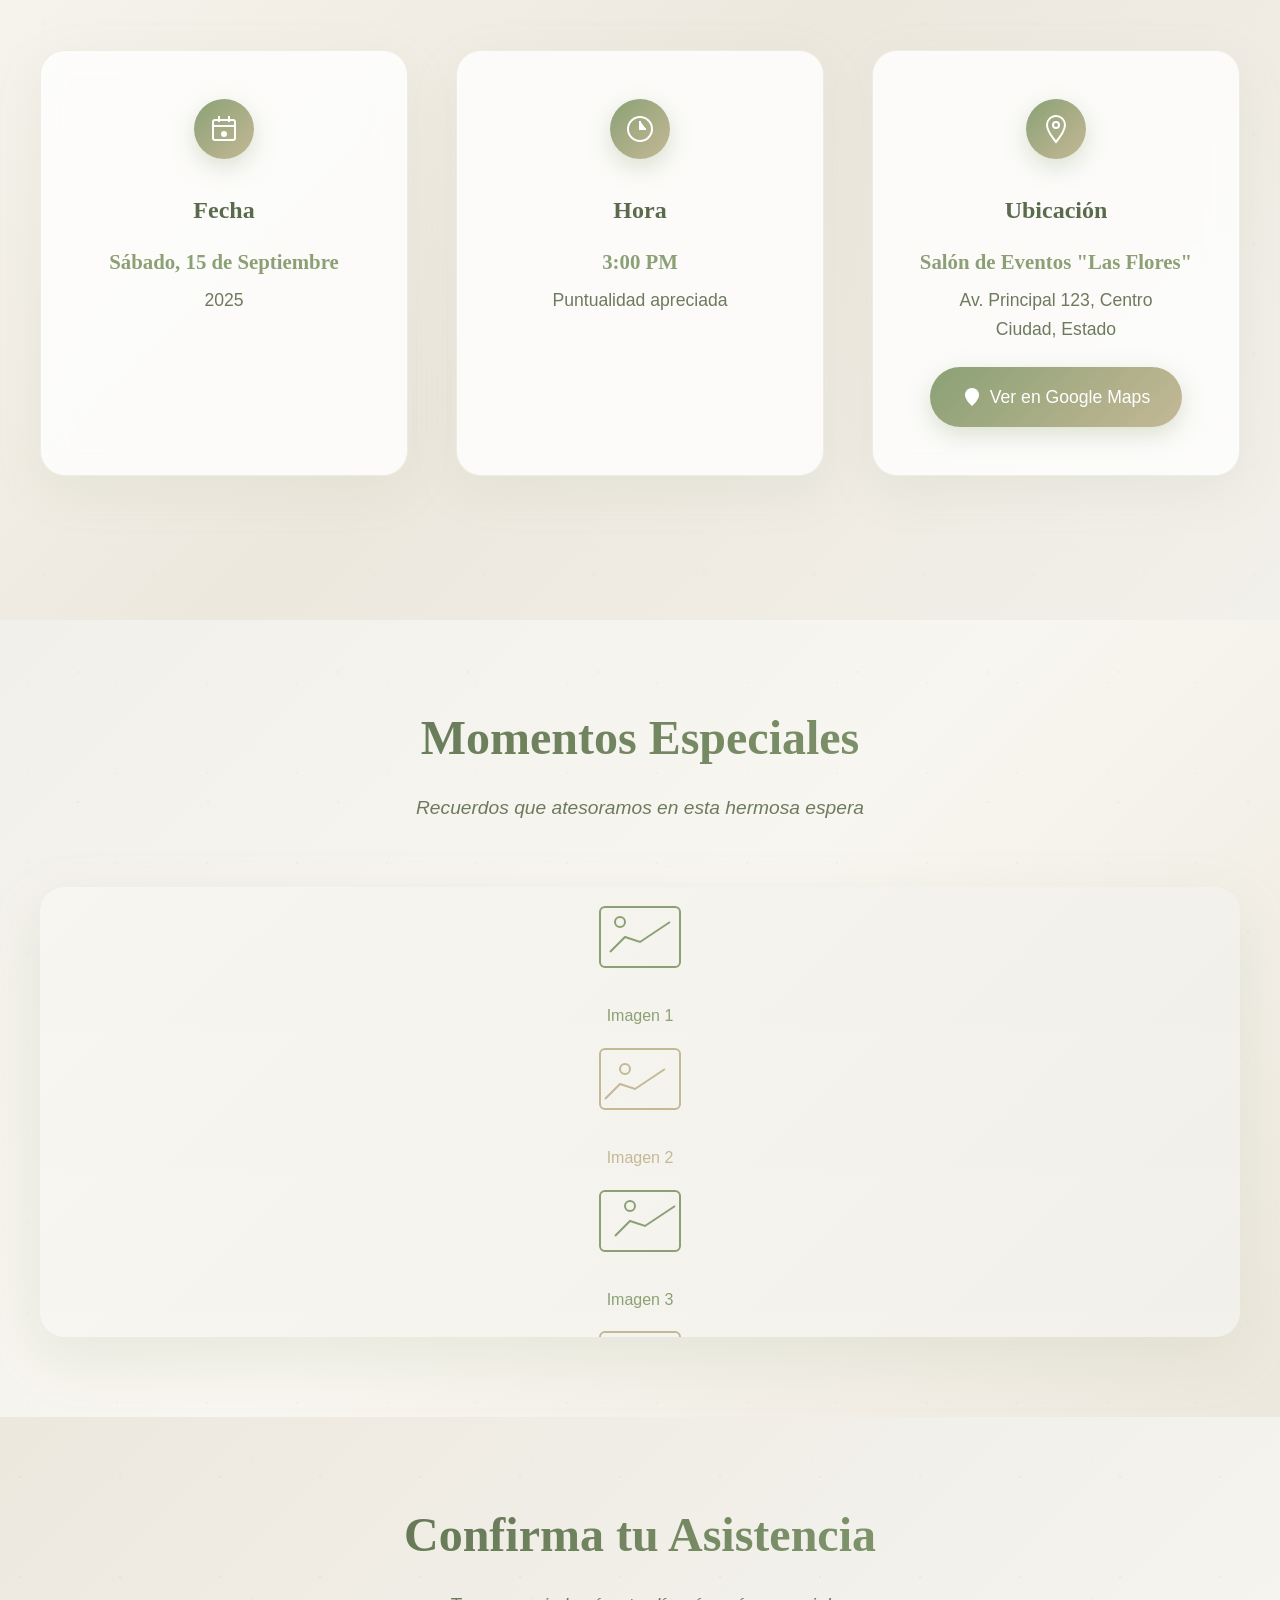
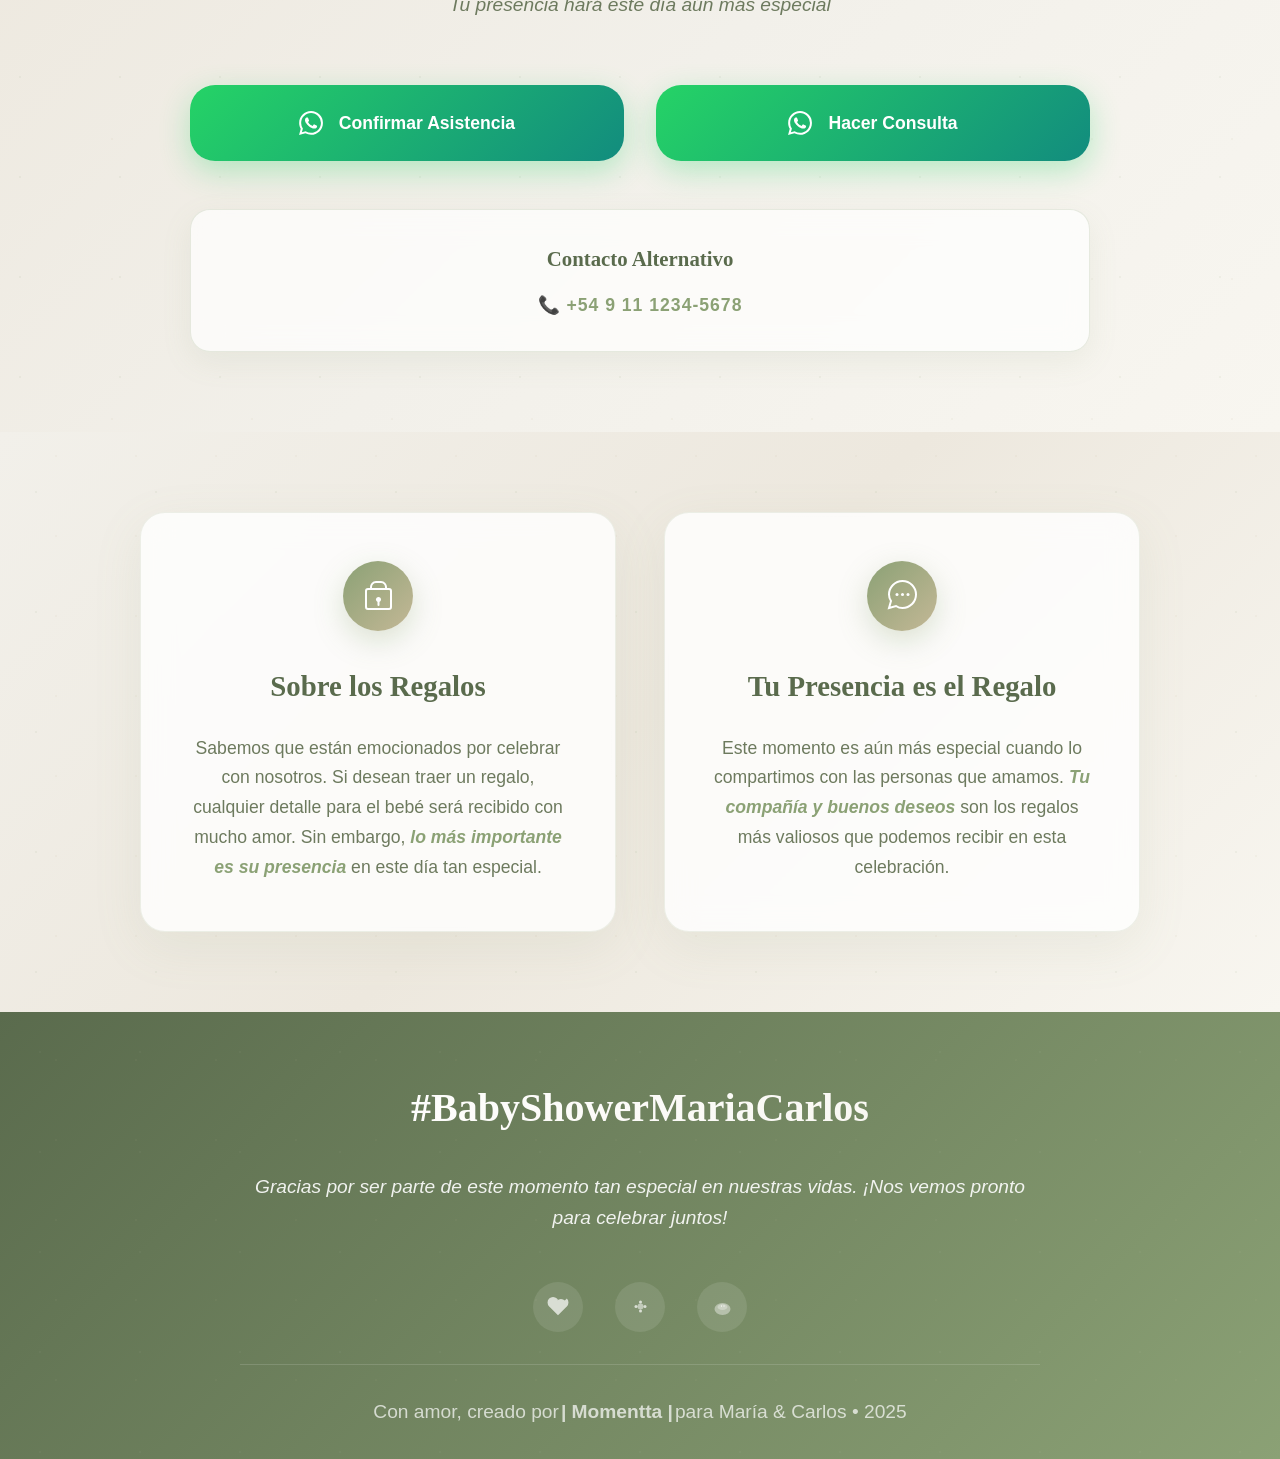
==== commit 62abfdec: "commit Plantilla de baby shower verde lista." ====
--- a/landingpage/plantillas/baby_shower/blanco_verde_flores/index.html
+++ b/landingpage/plantillas/baby_shower/blanco_verde_flores/index.html
@@ -5,6 +5,7 @@
     <meta name="viewport" content="width=device-width, initial-scale=1.0">
     <title>Baby Shower</title>
     <link rel="stylesheet" href="./css/stylesheet.css">
+    <link rel="stylesheet" href="https://cdnjs.cloudflare.com/ajax/libs/Swiper/8.4.5/swiper-bundle.min.css">
 </head>
 <body>
     <section class="hero-section">
@@ -57,10 +58,7 @@
             <div class="scroll-arrow"></div>
         </div>
         
-        <!-- Transición ondulada entre secciones -->
-        <div class="section-transition">
-            <div class="wave-transition"></div>
-        </div>
+       
     </section>
 
     <!-- Sección Contador Regresivo -->
@@ -201,8 +199,405 @@
         </div>
     </section>
 
+<!-- Sección Información del Bebé -->
+    <section class="baby-info-section">
+        <div class="baby-info-container">
+            <div class="baby-content">
+                <div class="baby-image-container">
+                    <!-- Tu imagen de zapatitos - Reemplaza la ruta con la de tu imagen -->
+                     <img src="./images/background.jpg" alt="Zapatitos de bebé" class="baby-hero-image"> 
+                    
+                    
+                    <!-- Elementos decorativos alrededor de la imagen -->
+                    <div class="image-decorations">
+                        <div class="deco-flower deco-1">
+                            <svg width="25" height="25" viewBox="0 0 25 25" fill="none">
+                                <circle cx="12.5" cy="12.5" r="4" fill="#c4b896" opacity="0.6"/>
+                                <circle cx="12.5" cy="7" r="2" fill="#8ba175" opacity="0.8"/>
+                                <circle cx="12.5" cy="18" r="2" fill="#8ba175" opacity="0.8"/>
+                                <circle cx="7" cy="12.5" r="2" fill="#8ba175" opacity="0.8"/>
+                                <circle cx="18" cy="12.5" r="2" fill="#8ba175" opacity="0.8"/>
+                            </svg>
+                        </div>
+                        <div class="deco-flower deco-2">
+                            <svg width="20" height="20" viewBox="0 0 20 20" fill="none">
+                                <circle cx="10" cy="10" r="3" fill="#8ba175" opacity="0.7"/>
+                                <circle cx="10" cy="6" r="1.5" fill="#c4b896" opacity="0.9"/>
+                                <circle cx="10" cy="14" r="1.5" fill="#c4b896" opacity="0.9"/>
+                                <circle cx="6" cy="10" r="1.5" fill="#c4b896" opacity="0.9"/>
+                                <circle cx="14" cy="10" r="1.5" fill="#c4b896" opacity="0.9"/>
+                            </svg>
+                        </div>
+                        <div class="deco-flower deco-3">
+                            <svg width="18" height="18" viewBox="0 0 18 18" fill="none">
+                                <circle cx="9" cy="9" r="2.5" fill="#c4b896" opacity="0.8"/>
+                                <circle cx="9" cy="5.5" r="1" fill="#8ba175" opacity="0.6"/>
+                                <circle cx="9" cy="12.5" r="1" fill="#8ba175" opacity="0.6"/>
+                                <circle cx="5.5" cy="9" r="1" fill="#8ba175" opacity="0.6"/>
+                                <circle cx="12.5" cy="9" r="1" fill="#8ba175" opacity="0.6"/>
+                            </svg>
+                        </div>
+                    </div>
+                </div>
+                
+                <div class="baby-text-content">
+                    <div class="baby-announcement">
+                        <h2 class="baby-title">Esperando a</h2>
+                        <h3 class="baby-name">Nuestro Pequeño Tesoro</h3>
+                        <div class="baby-divider">
+                            <svg width="120" height="25" viewBox="0 0 120 25" fill="none">
+                                <path d="M10 12.5 Q30 8 60 12.5 Q90 17 110 12.5" stroke="#c4b896" stroke-width="2" fill="none"/>
+                                <circle cx="25" cy="10" r="2.5" fill="#8ba175" opacity="0.8"/>
+                                <circle cx="60" cy="15" r="3" fill="#c4b896" opacity="0.9"/>
+                                <circle cx="95" cy="10" r="2.5" fill="#8ba175" opacity="0.7"/>
+                                
+                                <!-- Corazón central -->
+                                <path d="M60 8 C58 6 55 6 55 9 C55 6 52 6 50 8 C48 10 50 13 55 16 C60 13 62 10 60 8 Z" fill="#c4b896" opacity="0.8"/>
+                            </svg>
+                        </div>
+                    </div>
+                    
+                    <div class="baby-details">
+                        <div class="detail-item">
+                            <div class="detail-icon">
+                                <svg width="24" height="24" viewBox="0 0 24 24" fill="none">
+                                    <rect x="3" y="4" width="18" height="18" rx="2" stroke="#8ba175" stroke-width="2" fill="none"/>
+                                    <line x1="16" y1="2" x2="16" y2="6" stroke="#8ba175" stroke-width="2"/>
+                                    <line x1="8" y1="2" x2="8" y2="6" stroke="#8ba175" stroke-width="2"/>
+                                    <line x1="3" y1="10" x2="21" y2="10" stroke="#8ba175" stroke-width="2"/>
+                                    <circle cx="12" cy="16" r="2" fill="#c4b896"/>
+                                </svg>
+                            </div>
+                            <div class="detail-content">
+                                <span class="detail-label">Fecha estimada</span>
+                                <span class="detail-value">Octubre 2025</span>
+                            </div>
+                        </div>
+                        
+                        <div class="detail-item">
+                            <div class="detail-icon">
+                                <svg width="24" height="24" viewBox="0 0 24 24" fill="none">
+                                    <path d="M20.84 4.61a5.5 5.5 0 0 0-7.78 0L12 5.67l-1.06-1.06a5.5 5.5 0 0 0-7.78 7.78l1.06 1.06L12 21.23l7.78-7.78 1.06-1.06a5.5 5.5 0 0 0 0-7.78z" stroke="#8ba175" stroke-width="2" fill="#c4b896" opacity="0.6"/>
+                                </svg>
+                            </div>
+                            <div class="detail-content">
+                                <span class="detail-label">Esperado con</span>
+                                <span class="detail-value">Mucho Amor</span>
+                            </div>
+                        </div>
+                        
+                        <div class="detail-item">
+                            <div class="detail-icon">
+                                <svg width="24" height="24" viewBox="0 0 24 24" fill="none">
+                                    <circle cx="12" cy="12" r="10" stroke="#8ba175" stroke-width="2" fill="none"/>
+                                    <path d="M8 12 L11 15 L16 9" stroke="#c4b896" stroke-width="2" fill="none"/>
+                                </svg>
+                            </div>
+                            <div class="detail-content">
+                                <span class="detail-label">Primera bendición</span>
+                                <span class="detail-value">De la familia</span>
+                            </div>
+                        </div>
+                    </div>
+                    
+                    <div class="baby-message-card">
+                        <div class="message-content">
+                            <svg class="heart-icon" width="30" height="30" viewBox="0 0 30 30" fill="none">
+                                <path d="M25.05 6.075a7.5 7.5 0 0 0-10.6 0L15 6.625l-1.45-1.45a7.5 7.5 0 0 0-10.6 10.6L15 28.075l12.05-12.05a7.5 7.5 0 0 0 0-10.6z" fill="url(#heartGradient)"/>
+                                <defs>
+                                    <linearGradient id="heartGradient" x1="0%" y1="0%" x2="100%" y2="100%">
+                                        <stop offset="0%" style="stop-color:#8ba175"/>
+                                        <stop offset="100%" style="stop-color:#c4b896"/>
+                                    </linearGradient>
+                                </defs>
+                            </svg>
+                            <p class="message-text">
+                                Cada patadita, cada latido, cada momento de espera nos llena de emoción. 
+                                Pronto tendremos en brazos a nuestro pequeño milagro.
+                            </p>
+                        </div>
+                    </div>
+                </div>
+            </div>
+        </div>
+        
+        <!-- Elementos flotantes temáticos -->
+        <div class="baby-floating-elements">
+            <div class="floating-shoe shoe-1">
+                <svg width="30" height="20" viewBox="0 0 30 20" fill="none">
+                    <ellipse cx="15" cy="12" rx="12" ry="8" fill="#8ba175" opacity="0.4"/>
+                    <ellipse cx="15" cy="10" rx="9" ry="5" fill="#8ba175" opacity="0.3"/>
+                    <rect x="12" y="8" width="2" height="4" rx="1" fill="#c4b896" opacity="0.6"/>
+                    <rect x="16" y="8" width="2" height="4" rx="1" fill="#c4b896" opacity="0.6"/>
+                </svg>
+            </div>
+            <div class="floating-shoe shoe-2">
+                <svg width="25" height="18" viewBox="0 0 25 18" fill="none">
+                    <ellipse cx="12.5" cy="11" rx="10" ry="7" fill="#c4b896" opacity="0.4"/>
+                    <ellipse cx="12.5" cy="9" rx="7" ry="4" fill="#c4b896" opacity="0.3"/>
+                    <rect x="10" y="7" width="1.5" height="3" rx="0.75" fill="#8ba175" opacity="0.6"/>
+                    <rect x="13" y="7" width="1.5" height="3" rx="0.75" fill="#8ba175" opacity="0.6"/>
+                </svg>
+            </div>
+            <div class="floating-flower flower-1">
+                <svg width="20" height="20" viewBox="0 0 20 20" fill="none">
+                    <circle cx="10" cy="10" r="3" fill="#c4b896" opacity="0.5"/>
+                    <circle cx="10" cy="6" r="1.5" fill="#8ba175" opacity="0.7"/>
+                    <circle cx="10" cy="14" r="1.5" fill="#8ba175" opacity="0.7"/>
+                    <circle cx="6" cy="10" r="1.5" fill="#8ba175" opacity="0.7"/>
+                    <circle cx="14" cy="10" r="1.5" fill="#8ba175" opacity="0.7"/>
+                </svg>
+            </div>
+            <div class="floating-flower flower-2">
+                <svg width="15" height="15" viewBox="0 0 15 15" fill="none">
+                    <circle cx="7.5" cy="7.5" r="2" fill="#8ba175" opacity="0.6"/>
+                    <circle cx="7.5" cy="5" r="1" fill="#c4b896" opacity="0.8"/>
+                    <circle cx="7.5" cy="10" r="1" fill="#c4b896" opacity="0.8"/>
+                    <circle cx="5" cy="7.5" r="1" fill="#c4b896" opacity="0.8"/>
+                    <circle cx="10" cy="7.5" r="1" fill="#c4b896" opacity="0.8"/>
+                </svg>
+            </div>
+        </div>
+    </section>
+
+<!-- Sección Detalles del Evento -->
+    <section class="event-details-section">
+        <div class="event-details-container">
+            <div class="event-header">
+                <h2 class="event-title">Detalles del Evento</h2>
+                <p class="event-subtitle">Toda la información que necesitas saber</p>
+            </div>
+            
+            <div class="event-details-grid">
+                <div class="event-card">
+                    <div class="event-card-icon">
+                        <svg width="30" height="30" viewBox="0 0 30 30" fill="white">
+                            <rect x="4" y="6" width="22" height="20" rx="2" stroke="white" stroke-width="2" fill="none"/>
+                            <line x1="20" y1="2" x2="20" y2="8" stroke="white" stroke-width="2"/>
+                            <line x1="10" y1="2" x2="10" y2="8" stroke="white" stroke-width="2"/>
+                            <line x1="4" y1="12" x2="26" y2="12" stroke="white" stroke-width="2"/>
+                            <circle cx="15" cy="20" r="3" fill="white"/>
+                        </svg>
+                    </div>
+                    <h3 class="event-card-title">Fecha</h3>
+                    <div class="event-card-content">
+                        <div class="event-card-highlight">Sábado, 15 de Septiembre</div>
+                        <div>2025</div>
+                    </div>
+                </div>
+                
+                <div class="event-card">
+                    <div class="event-card-icon">
+                        <svg width="30" height="30" viewBox="0 0 30 30" fill="white">
+                            <circle cx="15" cy="15" r="12" stroke="white" stroke-width="2" fill="none"/>
+                            <path d="M15 7 L15 15 L21 15" stroke="white" stroke-width="2"/>
+                        </svg>
+                    </div>
+                    <h3 class="event-card-title">Hora</h3>
+                    <div class="event-card-content">
+                        <div class="event-card-highlight">3:00 PM</div>
+                        <div>Puntualidad apreciada</div>
+                    </div>
+                </div>
+                
+                <div class="event-card">
+                    <div class="event-card-icon">
+                        <svg width="30" height="30" viewBox="0 0 30 30" fill="white">
+                            <path d="M15 2 C10 2 6 6 6 11 C6 17 15 28 15 28 C15 28 24 17 24 11 C24 6 20 2 15 2 Z" stroke="white" stroke-width="2" fill="none"/>
+                            <circle cx="15" cy="11" r="3" stroke="white" stroke-width="2" fill="none"/>
+                        </svg>
+                    </div>
+                    <h3 class="event-card-title">Ubicación</h3>
+                    <div class="event-card-content">
+                        <div class="event-card-highlight">Salón de Eventos "Las Flores"</div>
+                        <div>Av. Principal 123, Centro</div>
+                        <div>Ciudad, Estado</div>
+                        <a href="https://maps.google.com/?q=Salon+Eventos+Las+Flores" target="_blank" class="maps-button">
+                            <svg width="20" height="20" viewBox="0 0 20 20" fill="currentColor">
+                                <path d="M10 1 C6 1 3 4 3 8 C3 13 10 19 10 19 C10 19 17 13 17 8 C17 4 14 1 10 1 Z"/>
+                                <circle cx="10" cy="8" r="2" fill="white"/>
+                            </svg>
+                            Ver en Google Maps
+                        </a>
+                    </div>
+                </div>
+            </div>
+        </div>
+    </section>
+
+    <!-- Sección Carrusel de Imágenes -->
+    <section class="gallery-section">
+        <div class="gallery-container">
+            <div class="gallery-header">
+                <h2 class="gallery-title">Momentos Especiales</h2>
+                <p class="gallery-subtitle">Recuerdos que atesoramos en esta hermosa espera</p>
+            </div>
+            
+            <div class="swiper-container">
+                <div class="swiper-wrapper">
+                    <div class="swiper-slide">
+                        <div class="slide-placeholder">
+                            <svg width="100" height="100" viewBox="0 0 100 100" fill="none">
+                                <rect x="10" y="20" width="80" height="60" rx="5" stroke="#8ba175" stroke-width="2" fill="none"/>
+                                <circle cx="30" cy="35" r="5" stroke="#8ba175" stroke-width="2" fill="none"/>
+                                <path d="M20 65 L35 50 L50 55 L80 35" stroke="#8ba175" stroke-width="2" fill="none"/>
+                            </svg>
+                            <p style="margin-top: 1rem; color: #8ba175; font-size: 1rem;">Imagen 1</p>
+                        </div>
+                    </div>
+                    <div class="swiper-slide">
+                        <div class="slide-placeholder">
+                            <svg width="100" height="100" viewBox="0 0 100 100" fill="none">
+                                <rect x="10" y="20" width="80" height="60" rx="5" stroke="#c4b896" stroke-width="2" fill="none"/>
+                                <circle cx="35" cy="40" r="5" stroke="#c4b896" stroke-width="2" fill="none"/>
+                                <path d="M15 70 L30 55 L45 60 L75 40" stroke="#c4b896" stroke-width="2" fill="none"/>
+                            </svg>
+                            <p style="margin-top: 1rem; color: #c4b896; font-size: 1rem;">Imagen 2</p>
+                        </div>
+                    </div>
+                    <div class="swiper-slide">
+                        <div class="slide-placeholder">
+                            <svg width="100" height="100" viewBox="0 0 100 100" fill="none">
+                                <rect x="10" y="20" width="80" height="60" rx="5" stroke="#8ba175" stroke-width="2" fill="none"/>
+                                <circle cx="40" cy="35" r="5" stroke="#8ba175" stroke-width="2" fill="none"/>
+                                <path d="M25 65 L40 50 L55 55 L85 35" stroke="#8ba175" stroke-width="2" fill="none"/>
+                            </svg>
+                            <p style="margin-top: 1rem; color: #8ba175; font-size: 1rem;">Imagen 3</p>
+                        </div>
+                    </div>
+                    <div class="swiper-slide">
+                        <div class="slide-placeholder">
+                            <svg width="100" height="100" viewBox="0 0 100 100" fill="none">
+                                <rect x="10" y="20" width="80" height="60" rx="5" stroke="#c4b896" stroke-width="2" fill="none"/>
+                                <circle cx="25" cy="40" r="5" stroke="#c4b896" stroke-width="2" fill="none"/>
+                                <path d="M20 70 L35 55 L50 60 L80 40" stroke="#c4b896" stroke-width="2" fill="none"/>
+                            </svg>
+                            <p style="margin-top: 1rem; color: #c4b896; font-size: 1rem;">Imagen 4</p>
+                        </div>
+                    </div>
+                </div>
+                
+            </div>
+        </div>
+    </section>
+
+    <!-- Sección Contacto -->
+    <section class="contact-section">
+        <div class="contact-container">
+            <div class="contact-header">
+                <h2 class="contact-title">Confirma tu Asistencia</h2>
+                <p class="contact-subtitle">Tu presencia hará este día aún más especial</p>
+            </div>
+            
+            <div class="contact-buttons">
+                <a href="https://wa.me/123456789?text=¡Hola! Confirmo mi asistencia al Baby Shower de María y Carlos" class="whatsapp-button" target="_blank">
+                    <svg class="whatsapp-icon" viewBox="0 0 24 24" fill="currentColor">
+                        <path d="M17.472 14.382c-.297-.149-1.758-.867-2.03-.967-.273-.099-.471-.148-.67.15-.197.297-.767.966-.94 1.164-.173.199-.347.223-.644.075-.297-.15-1.255-.463-2.39-1.475-.883-.788-1.48-1.761-1.653-2.059-.173-.297-.018-.458.13-.606.134-.133.298-.347.446-.52.149-.174.198-.298.298-.497.099-.198.05-.371-.025-.52-.075-.149-.669-1.612-.916-2.207-.242-.579-.487-.5-.669-.51-.173-.008-.371-.01-.57-.01-.198 0-.52.074-.792.372-.272.297-1.04 1.016-1.04 2.479 0 1.462 1.065 2.875 1.213 3.074.149.198 2.096 3.2 5.077 4.487.709.306 1.262.489 1.694.625.712.227 1.36.195 1.871.118.571-.085 1.758-.719 2.006-1.413.248-.694.248-1.289.173-1.413-.074-.124-.272-.198-.57-.347m-5.421 7.403h-.004a9.87 9.87 0 01-5.031-1.378l-.361-.214-3.741.982.998-3.648-.235-.374a9.86 9.86 0 01-1.51-5.26c.001-5.45 4.436-9.884 9.888-9.884 2.64 0 5.122 1.03 6.988 2.898a9.825 9.825 0 012.893 6.994c-.003 5.45-4.437 9.884-9.885 9.884m8.413-18.297A11.815 11.815 0 0012.05 0C5.495 0 .16 5.335.157 11.892c0 2.096.547 4.142 1.588 5.945L.057 24l6.305-1.654a11.882 11.882 0 005.683 1.448h.005c6.554 0 11.89-5.335 11.893-11.893A11.821 11.821 0 0020.484 3.488"/>
+                    </svg>
+                    Confirmar Asistencia
+                </a>
+                
+                <a href="https://wa.me/1234567890?text=Hola, tengo una consulta sobre el Baby Shower" class="whatsapp-button" target="_blank">
+                    <svg class="whatsapp-icon" viewBox="0 0 24 24" fill="currentColor">
+                        <path d="M17.472 14.382c-.297-.149-1.758-.867-2.03-.967-.273-.099-.471-.148-.67.15-.197.297-.767.966-.94 1.164-.173.199-.347.223-.644.075-.297-.15-1.255-.463-2.39-1.475-.883-.788-1.48-1.761-1.653-2.059-.173-.297-.018-.458.13-.606.134-.133.298-.347.446-.52.149-.174.198-.298.298-.497.099-.198.05-.371-.025-.52-.075-.149-.669-1.612-.916-2.207-.242-.579-.487-.5-.669-.51-.173-.008-.371-.01-.57-.01-.198 0-.52.074-.792.372-.272.297-1.04 1.016-1.04 2.479 0 1.462 1.065 2.875 1.213 3.074.149.198 2.096 3.2 5.077 4.487.709.306 1.262.489 1.694.625.712.227 1.36.195 1.871.118.571-.085 1.758-.719 2.006-1.413.248-.694.248-1.289.173-1.413-.074-.124-.272-.198-.57-.347m-5.421 7.403h-.004a9.87 9.87 0 01-5.031-1.378l-.361-.214-3.741.982.998-3.648-.235-.374a9.86 9.86 0 01-1.51-5.26c.001-5.45 4.436-9.884 9.888-9.884 2.64 0 5.122 1.03 6.988 2.898a9.825 9.825 0 012.893 6.994c-.003 5.45-4.437 9.884-9.885 9.884m8.413-18.297A11.815 11.815 0 0012.05 0C5.495 0 .16 5.335.157 11.892c0 2.096.547 4.142 1.588 5.945L.057 24l6.305-1.654a11.882 11.882 0 005.683 1.448h.005c6.554 0 11.89-5.335 11.893-11.893A11.821 11.821 0 0020.484 3.488"/>
+                    </svg>
+                    Hacer Consulta
+                </a>
+            </div>
+            
+            <div class="contact-alternative">
+                <h3 class="contact-alternative-title">Contacto Alternativo</h3>
+                <p class="contact-phone">📞 +54 9 11 1234-5678</p>
+            </div>
+        </div>
+    </section>
+
+    <!-- Sección Información Adicional -->
+    <section class="additional-info-section">
+        <div class="additional-info-container">
+            <div class="info-cards">
+                <div class="info-card">
+                    <div class="info-card-icon">
+                        <svg width="35" height="35" viewBox="0 0 35 35" fill="white">
+                            <rect x="5" y="10" width="25" height="20" rx="2" stroke="white" stroke-width="2" fill="none"/>
+                            <path d="M10 10 V8 C10 5.5 12 3 15 3 H20 C23 3 25 5.5 25 8 V10" stroke="white" stroke-width="2" fill="none"/>
+                            <path d="M17.5 18 C19 18 20 19 20 20.5 C20 22 19 23 17.5 23 C16 23 15 22 15 20.5 C15 19 16 18 17.5 18 Z" fill="white"/>
+                            <rect x="16.5" y="21" width="2" height="6" rx="1" fill="white"/>
+                        </svg>
+                    </div>
+                    <h3 class="info-card-title">Sobre los Regalos</h3>
+                    <p class="info-card-text">
+                        Sabemos que están emocionados por celebrar con nosotros. Si desean traer un regalo, 
+                        cualquier detalle para el bebé será recibido con mucho amor. Sin embargo, 
+                        <span class="info-highlight">lo más importante es su presencia</span> en este día tan especial.
+                    </p>
+                </div>
+                
+                <div class="info-card">
+                    <div class="info-card-icon">
+                        <svg width="35" height="35" viewBox="0 0 35 35" fill="white">
+                            <path d="M17.5 2 C25 2 31 8 31 15.5 C31 23 25 29 17.5 29 C15 29 12.8 28.2 11 27 L4 29 L6 22 C4.8 20.2 4 18 4 15.5 C4 8 10 2 17.5 2 Z" stroke="white" stroke-width="2" fill="none"/>
+                            <circle cx="12" cy="15.5" r="1.5" fill="white"/>
+                            <circle cx="17.5" cy="15.5" r="1.5" fill="white"/>
+                            <circle cx="23" cy="15.5" r="1.5" fill="white"/>
+                        </svg>
+                    </div>
+                    <h3 class="info-card-title">Tu Presencia es el Regalo</h3>
+                    <p class="info-card-text">
+                        Este momento es aún más especial cuando lo compartimos con las personas que amamos. 
+                        <span class="info-highlight">Tu compañía y buenos deseos</span> son los regalos más valiosos 
+                        que podemos recibir en esta celebración.
+                    </p>
+                </div>
+            </div>
+        </div>
+    </section>
+
+    <!-- Footer -->
+    <section class="footer-section">
+        <div class="footer-container">
+            <h2 class="footer-hashtag">#BabyShowerMariaCarlos</h2>
+            <p class="footer-message">
+                Gracias por ser parte de este momento tan especial en nuestras vidas. 
+                ¡Nos vemos pronto para celebrar juntos!
+            </p>
+            
+            <div class="footer-decorations">
+                <div class="footer-deco">
+                    <svg width="25" height="25" viewBox="0 0 25 25" fill="none">
+                        <path d="M18.84 6.61a5.5 5.5 0 0 0-7.78 0L12 5.67l-1.06-1.06a5.5 5.5 0 0 0-7.78 7.78l1.06 1.06L12 21.23l7.78-7.78 1.06-1.06a5.5 5.5 0 0 0 0-7.78z" fill="white" opacity="0.7"/>
+                    </svg>
+                </div>
+                <div class="footer-deco">
+                    <svg width="25" height="25" viewBox="0 0 25 25" fill="none">
+                        <circle cx="12.5" cy="12.5" r="3" fill="white" opacity="0.5"/>
+                        <circle cx="12.5" cy="8" r="1.5" fill="white" opacity="0.7"/>
+                        <circle cx="12.5" cy="17" r="1.5" fill="white" opacity="0.7"/>
+                        <circle cx="8" cy="12.5" r="1.5" fill="white" opacity="0.7"/>
+                        <circle cx="17" cy="12.5" r="1.5" fill="white" opacity="0.7"/>
+                    </svg>
+                </div>
+                <div class="footer-deco">
+                    <svg width="25" height="25" viewBox="0 0 25 25" fill="none">
+                        <ellipse cx="12.5" cy="15" rx="8" ry="6" fill="white" opacity="0.4"/>
+                        <ellipse cx="12.5" cy="13" rx="5" ry="3" fill="white" opacity="0.3"/>
+                        <rect x="11" y="11" width="1" height="2" rx="0.5" fill="white" opacity="0.6"/>
+                        <rect x="13.5" y="11" width="1" height="2" rx="0.5" fill="white" opacity="0.6"/>
+                    </svg>
+                </div>
+            </div>
+            
+            <div class="footer-final">
+    Con amor, creado por<a href="https://instagram.com/momentta" target="_blank" class="momentta-link">| Momentta |</a> para María & Carlos • 2025
+</div>
+        </div>
+    </section>
+
+
     <!-- Vincular archivo JavaScript externo -->
     <script src="./js/script.js"></script>
+    <!--SWIPER-->
+     <script src="https://cdnjs.cloudflare.com/ajax/libs/Swiper/8.4.5/swiper-bundle.min.js"></script>
 
 
 </body>
--- a/landingpage/plantillas/baby_shower/blanco_verde_flores/css/stylesheet.css
+++ b/landingpage/plantillas/baby_shower/blanco_verde_flores/css/stylesheet.css
@@ -1,4 +1,4 @@
-  * {
+* {
             margin: 0;
             padding: 0;
             box-sizing: border-box;
@@ -441,71 +441,6 @@
             }
         }
 
-        @media (max-width: 768px) {
-            .hero-content {
-                padding: 1rem;
-            }
-            
-            .hero-subtitle {
-                font-size: 1rem;
-            }
-            
-            .hero-message {
-                font-size: 1.1rem;
-            }
-            
-            .decorative-element {
-                display: none;
-            }
-
-            .countdown-section {
-                padding: 3rem 1rem;
-            }
-
-            .countdown-title {
-                font-size: 2rem;
-                margin-bottom: 2rem;
-            }
-
-            .countdown-grid {
-                grid-template-columns: repeat(2, 1fr);
-                gap: 1.5rem;
-                margin-bottom: 2rem;
-            }
-
-            .countdown-item {
-                padding: 1.5rem 0.5rem;
-            }
-
-            .countdown-number {
-                font-size: 2.5rem;
-            }
-
-            .countdown-label {
-                font-size: 0.9rem;
-            }
-
-            .countdown-message {
-                font-size: 1.1rem;
-            }
-
-            .deco-left,
-            .deco-right {
-                display: none;
-            }
-        }
-
-        @media (max-width: 480px) {
-            .countdown-grid {
-                grid-template-columns: repeat(2, 1fr);
-                gap: 1rem;
-            }
-
-            .countdown-number {
-                font-size: 2rem;
-            }
-        }
-
          /* Estilos de la Sección Padres */
         .parents-section {
             padding: 5rem 2rem;
@@ -641,72 +576,6 @@
             overflow: hidden;
         }
 
-        .photo-placeholder {
-            width: 100%;
-            height: 100%;
-            display: flex;
-            flex-direction: column;
-            align-items: center;
-            justify-content: center;
-            background: linear-gradient(135deg, #f2f0ea 0%, #ede8de 100%);
-            border-radius: 15px;
-            border: 2px dashed rgba(139, 161, 117, 0.3);
-            position: relative;
-            overflow: hidden;
-            cursor: pointer;
-            transition: all 0.3s ease;
-        }
-
-        .photo-placeholder:hover {
-            background: linear-gradient(135deg, #ede8de 0%, #f2f0ea 100%);
-            border-color: rgba(139, 161, 117, 0.5);
-            transform: scale(1.02);
-        }
-
-        .photo-placeholder::before {
-            content: '';
-            position: absolute;
-            top: 0;
-            left: 0;
-            right: 0;
-            bottom: 0;
-            background: linear-gradient(45deg, transparent 49%, rgba(139, 161, 117, 0.05) 50%, transparent 51%);
-        }
-
-        .placeholder-icon {
-            margin-bottom: 1rem;
-            transition: transform 0.3s ease;
-        }
-
-        .photo-placeholder:hover .placeholder-icon {
-            transform: scale(1.1);
-        }
-
-        .photo-text {
-            font-family: 'Source Sans Pro', sans-serif;
-            font-size: 0.9rem;
-            color: #8ba175;
-            text-align: center;
-            font-weight: 400;
-            letter-spacing: 0.5px;
-            transition: color 0.3s ease;
-        }
-
-        .photo-placeholder:hover .photo-text {
-            color: #5a6b4d;
-        }
-
-        .photo-input {
-            position: absolute;
-            top: 0;
-            left: 0;
-            width: 100%;
-            height: 100%;
-            opacity: 0;
-            cursor: pointer;
-        }
-
-        /* Estilos para imagen real */
         .parents-image {
             width: 100%;
             height: 100%;
@@ -824,117 +693,10 @@
             to { opacity: 1; }
         }
 
-        @media (max-width: 768px) {
-            .hero-content {
-                padding: 1rem;
-            }
-            
-            .hero-subtitle {
-                font-size: 1rem;
-            }
-            
-            .hero-message {
-                font-size: 1.1rem;
-            }
-            
-            .decorative-element {
-                display: none;
-            }
-
-            .countdown-section {
-                padding: 3rem 1rem;
-            }
-
-            .countdown-title {
-                font-size: 2rem;
-                margin-bottom: 2rem;
-            }
-
-            .countdown-grid {
-                grid-template-columns: repeat(2, 1fr);
-                gap: 1.5rem;
-                margin-bottom: 2rem;
-            }
-
-            .countdown-item {
-                padding: 1.5rem 0.5rem;
-            }
-
-            .countdown-number {
-                font-size: 2.5rem;
-            }
-
-            .countdown-label {
-                font-size: 0.9rem;
-            }
-
-            .countdown-message {
-                font-size: 1.1rem;
-            }
-
-            .deco-left,
-            .deco-right {
-                display: none;
-            }
-
-            .parents-section {
-                padding: 4rem 1rem;
-            }
-
-            .parents-content {
-                grid-template-columns: 1fr;
-                gap: 3rem;
-                text-align: center;
-            }
-
-            .parents-title {
-                text-align: center;
-            }
-
-            .parents-names {
-                font-size: 2.5rem;
-            }
-
-            .parents-message {
-                text-align: center;
-            }
-
-            .photo-frame {
-                width: 280px;
-                height: 350px;
-                padding: 1.5rem;
-            }
-
-            .frame-decoration {
-                display: none;
-            }
-        }
-
-        @media (max-width: 480px) {
-            .countdown-grid {
-                grid-template-columns: repeat(2, 1fr);
-                gap: 1rem;
-            }
-
-            .countdown-number {
-                font-size: 2rem;
-            }
-
-            .parents-names {
-                font-size: 2rem;
-            }
-
-            .photo-frame {
-                width: 240px;
-                height: 300px;
-                padding: 1rem;
-            }
-        }
-
          /* Estilos de la Sección Información del Bebé */
         .baby-info-section {
             padding: 5rem 2rem;
-            background: linear-gradient(135deg, #ede8de 0%, #f2f0ea 50%, #f8f6f0 100%);
+            background: linear-gradient(135deg, #ede8de 0%, #f8f6f0 50%, #f2f0ea 100%);
             position: relative;
             overflow: hidden;
         }
@@ -947,18 +709,23 @@
             right: 0;
             bottom: 0;
             background-image: 
-                radial-gradient(ellipse at 20% 30%, #8ba175 1px, transparent 1px),
-                radial-gradient(ellipse at 80% 70%, #c4b896 1.5px, transparent 1.5px),
-                radial-gradient(ellipse at 50% 20%, #8ba175 0.8px, transparent 0.8px);
-            background-size: 150px 100px, 120px 80px, 100px 60px;
+                radial-gradient(circle at 20% 30%, #8ba175 1px, transparent 1px),
+                radial-gradient(circle at 80% 70%, #c4b896 1.5px, transparent 1.5px),
+                radial-gradient(circle at 60% 20%, #8ba175 0.8px, transparent 0.8px);
+            background-size: 90px 90px, 140px 140px, 70px 70px;
             opacity: 0.08;
-            animation: organicMove 40s ease-in-out infinite;
-        }
-
-        @keyframes organicMove {
-            0%, 100% { transform: translateY(0px) rotate(0deg) scale(1); }
-            33% { transform: translateY(-20px) rotate(1deg) scale(1.02); }
-            66% { transform: translateY(10px) rotate(-1deg) scale(0.98); }
+            animation: slowPulse 20s ease-in-out infinite;
+        }
+
+        @keyframes slowPulse {
+            0%, 100% { 
+                transform: scale(1) rotate(0deg); 
+                opacity: 0.08; 
+            }
+            50% { 
+                transform: scale(1.05) rotate(1deg); 
+                opacity: 0.12; 
+            }
         }
 
         .baby-info-container {
@@ -970,8 +737,8 @@
 
         .baby-content {
             display: grid;
-            grid-template-columns: 500px 1fr;
-            gap: 4rem;
+            grid-template-columns: 450px 1fr;
+            gap: 5rem;
             align-items: center;
         }
 
@@ -980,58 +747,25 @@
             display: flex;
             justify-content: center;
             align-items: center;
-        }
-
-        .baby-image-wrapper {
-            position: relative;
-            width: 450px;
-            height: 350px;
-            border-radius: 30px;
-            overflow: hidden;
+            animation: slideInLeft 1s ease-out;
+        }
+
+        .baby-hero-image {
+            width: 100%;
+            max-width: 400px;
+            height: auto;
+            border-radius: 20px;
             box-shadow: 
-                0 25px 70px rgba(139, 161, 117, 0.2),
-                0 15px 35px rgba(196, 184, 150, 0.15);
-            background: linear-gradient(135deg, #ffffff 0%, #f8f6f0 100%);
-            border: 1px solid rgba(139, 161, 117, 0.1);
-        }
-
-        .image-placeholder, .baby-hero-image {
-            width: 100%;
-            height: 100%;
-            display: flex;
-            align-items: center;
-            justify-content: center;
-            background: linear-gradient(135deg, #f8f6f0 0%, #f2f0ea 50%, #ede8de 100%);
-        }
-
-        .baby-hero-image {
-            object-fit: cover;
-            transition: transform 0.5s ease;
+                0 25px 80px rgba(139, 161, 117, 0.2),
+                0 10px 30px rgba(196, 184, 150, 0.15);
+            transition: transform 0.3s ease;
         }
 
         .baby-hero-image:hover {
-            transform: scale(1.05);
-        }
-
-        .placeholder-content {
-            text-align: center;
-            animation: gentlePulse 4s ease-in-out infinite;
-        }
-
-        .placeholder-text {
-            font-family: 'Source Sans Pro', sans-serif;
-            font-size: 1rem;
-            color: #8ba175;
-            margin-top: 1rem;
-            font-style: italic;
-        }
-
-        @keyframes gentlePulse {
-            0%, 100% { opacity: 0.7; transform: scale(1); }
-            50% { opacity: 1; transform: scale(1.02); }
-        }
-
-        .floating-decorations {
+            transform: scale(1.05) rotate(1deg);
+        }
+
+        .image-decorations {
             position: absolute;
             top: 0;
             left: 0;
@@ -1040,37 +774,37 @@
             pointer-events: none;
         }
 
-        .floating-flower {
+        .deco-flower {
             position: absolute;
             animation: floatGently 8s ease-in-out infinite;
         }
 
-        .flower-1 {
-            top: 15%;
-            left: -10%;
+        .deco-1 {
+            top: 10%;
+            left: 10%;
             animation-delay: 0s;
         }
 
-        .flower-2 {
-            bottom: 20%;
-            right: -8%;
+        .deco-2 {
+            top: 20%;
+            right: 15%;
             animation-delay: 2s;
         }
 
-        .flower-3 {
-            top: 60%;
-            left: -15%;
+        .deco-3 {
+            bottom: 25%;
+            left: 20%;
             animation-delay: 4s;
         }
 
         @keyframes floatGently {
-            0%, 100% { 
+            0%, 100% {
                 transform: translateY(0px) rotate(0deg);
                 opacity: 0.6;
             }
-            50% { 
+            50% {
                 transform: translateY(-15px) rotate(5deg);
-                opacity: 1;
+                opacity: 0.9;
             }
         }
 
@@ -1089,60 +823,65 @@
             font-weight: 300;
             color: #8ba175;
             text-transform: uppercase;
-            letter-spacing: 2px;
+            letter-spacing: 3px;
             margin-bottom: 1rem;
         }
 
         .baby-name {
             font-family: 'Playfair Display', serif;
-            font-size: 3rem;
+            font-size: 3.2rem;
             font-weight: 600;
             color: #5a6b4d;
-            line-height: 1.2;
-            margin-bottom: 1.5rem;
-            background: linear-gradient(135deg, #5a6b4d 0%, #8ba175 100%);
+            line-height: 1.3;
+            margin-bottom: 2rem;
+            background: linear-gradient(135deg, #5a6b4d 0%, #8ba175 50%, #c4b896 100%);
             -webkit-background-clip: text;
             -webkit-text-fill-color: transparent;
             background-clip: text;
         }
 
-        .baby-subtitle {
+        .baby-divider {
+            margin-bottom: 3rem;
             display: flex;
             justify-content: center;
-            margin-bottom: 2rem;
         }
 
         .baby-details {
+            display: flex;
+            flex-direction: column;
+            gap: 2rem;
             margin-bottom: 3rem;
         }
 
         .detail-item {
             display: flex;
             align-items: center;
-            margin-bottom: 1.5rem;
-            padding: 1rem;
-            background: rgba(255, 255, 255, 0.5);
+            gap: 1.5rem;
+            padding: 1.5rem 2rem;
+            background: rgba(255, 255, 255, 0.6);
             border-radius: 15px;
-            border: 1px solid rgba(139, 161, 117, 0.1);
+            border: 1px solid rgba(139, 161, 117, 0.15);
             backdrop-filter: blur(10px);
+            box-shadow: 0 8px 32px rgba(139, 161, 117, 0.1);
             transition: all 0.3s ease;
         }
 
         .detail-item:hover {
+            background: rgba(255, 255, 255, 0.8);
             transform: translateX(10px);
-            box-shadow: 0 8px 25px rgba(139, 161, 117, 0.15);
+            box-shadow: 0 12px 40px rgba(139, 161, 117, 0.15);
         }
 
         .detail-icon {
-            margin-right: 1rem;
+            flex-shrink: 0;
+            width: 50px;
+            height: 50px;
             background: linear-gradient(135deg, #8ba175 0%, #c4b896 100%);
-            padding: 0.8rem;
-            border-radius: 12px;
+            border-radius: 50%;
             display: flex;
             align-items: center;
             justify-content: center;
-            min-width: 48px;
-            min-height: 48px;
+            box-shadow: 0 4px 15px rgba(139, 161, 117, 0.3);
         }
 
         .detail-content {
@@ -1153,8 +892,8 @@
         .detail-label {
             font-family: 'Source Sans Pro', sans-serif;
             font-size: 0.9rem;
+            font-weight: 400;
             color: #8ba175;
-            font-weight: 300;
             text-transform: uppercase;
             letter-spacing: 1px;
             margin-bottom: 0.2rem;
@@ -1162,101 +901,728 @@
 
         .detail-value {
             font-family: 'Playfair Display', serif;
-            font-size: 1.2rem;
+            font-size: 1.3rem;
+            font-weight: 600;
             color: #5a6b4d;
-            font-weight: 600;
         }
 
         .baby-message-card {
-            position: relative;
+            background: rgba(255, 255, 255, 0.7);
+            border-radius: 20px;
             padding: 2.5rem;
-            background: linear-gradient(135deg, rgba(255, 255, 255, 0.8) 0%, rgba(248, 246, 240, 0.9) 100%);
-            border-radius: 20px;
             border: 1px solid rgba(139, 161, 117, 0.2);
             backdrop-filter: blur(15px);
-            box-shadow: 0 15px 40px rgba(139, 161, 117, 0.1);
-        }
-
-        .message-icon {
-            position: absolute;
-            top: -15px;
-            left: 50%;
-            transform: translateX(-50%);
-            background: linear-gradient(135deg, #f8f6f0 0%, #f2f0ea 100%);
-            padding: 10px;
-            border-radius: 50%;
-            box-shadow: 0 5px 15px rgba(139, 161, 117, 0.2);
-        }
-
-        .baby-message {
+            box-shadow: 
+                0 20px 60px rgba(139, 161, 117, 0.1),
+                0 8px 25px rgba(196, 184, 150, 0.08);
+            position: relative;
+            overflow: hidden;
+        }
+
+        .baby-message-card::before {
+            content: '';
+            position: absolute;
+            top: 0;
+            left: -100%;
+            width: 100%;
+            height: 100%;
+            background: linear-gradient(90deg, transparent, rgba(139, 161, 117, 0.05), transparent);
+            animation: shimmer 3s ease-in-out infinite;
+        }
+
+        @keyframes shimmer {
+            0% { left: -100%; }
+            50% { left: 100%; }
+            100% { left: 100%; }
+        }
+
+        .message-content {
+            display: flex;
+            align-items: flex-start;
+            gap: 1.5rem;
+            position: relative;
+            z-index: 2;
+        }
+
+        .heart-icon {
+            flex-shrink: 0;
+            margin-top: 0.2rem;
+        }
+
+        .message-text {
             font-family: 'Source Sans Pro', sans-serif;
             font-size: 1.1rem;
             line-height: 1.7;
             color: #5a6b4d;
-            text-align: center;
             font-style: italic;
-            margin-top: 1rem;
-        }
-
-        .organic-background {
+            font-weight: 300;
+        }
+
+        .baby-floating-elements {
             position: absolute;
             top: 0;
             left: 0;
             right: 0;
             bottom: 0;
             pointer-events: none;
+        }
+
+        .floating-shoe,
+        .floating-flower {
+            position: absolute;
+            animation: babyFloat 10s ease-in-out infinite;
+        }
+
+        .shoe-1 {
+            top: 15%;
+            right: 10%;
+            animation-delay: 1s;
+        }
+
+        .shoe-2 {
+            bottom: 20%;
+            left: 8%;
+            animation-delay: 3s;
+        }
+
+        .flower-1 {
+            top: 70%;
+            right: 20%;
+            animation-delay: 0s;
+        }
+
+        .flower-2 {
+            top: 40%;
+            left: 5%;
+            animation-delay: 5s;
+        }
+
+        @keyframes babyFloat {
+            0%, 100% {
+                transform: translateY(0px) rotate(0deg);
+                opacity: 0.4;
+            }
+            25% {
+                transform: translateY(-20px) rotate(5deg);
+                opacity: 0.7;
+            }
+            50% {
+                transform: translateY(-10px) rotate(-3deg);
+                opacity: 0.5;
+            }
+            75% {
+                transform: translateY(-25px) rotate(8deg);
+                opacity: 0.8;
+            }
+        }
+
+        /* ===== NUEVAS SECCIONES ===== */
+
+        /* Sección Detalles del Evento */
+        .event-details-section {
+            padding: 5rem 2rem;
+            background: linear-gradient(135deg, #f8f6f0 0%, #ede8de 50%, #f2f0ea 100%);
+            position: relative;
             overflow: hidden;
         }
 
-        .organic-shape {
-            position: absolute;
+        .event-details-section::before {
+            content: '';
+            position: absolute;
+            top: 0;
+            left: 0;
+            right: 0;
+            bottom: 0;
+            background-image: 
+                radial-gradient(circle at 40% 20%, #8ba175 1px, transparent 1px),
+                radial-gradient(circle at 70% 80%, #c4b896 1.5px, transparent 1.5px);
+            background-size: 110px 110px, 160px 160px;
+            opacity: 0.06;
+            animation: organicMove 35s ease-in-out infinite;
+        }
+
+        @keyframes organicMove {
+            0%, 100% { transform: translateY(0px) rotate(0deg) scale(1); }
+            33% { transform: translateY(-20px) rotate(1deg) scale(1.02); }
+            66% { transform: translateY(10px) rotate(-1deg) scale(0.98); }
+        }
+
+        .event-details-container {
+            max-width: 1200px;
+            margin: 0 auto;
+            position: relative;
+            z-index: 10;
+        }
+
+        .event-header {
+            text-align: center;
+            margin-bottom: 4rem;
+        }
+
+        .event-title {
+            font-family: 'Playfair Display', serif;
+            font-size: 3rem;
+            font-weight: 600;
+            color: #5a6b4d;
+            margin-bottom: 1rem;
+            background: linear-gradient(135deg, #5a6b4d 0%, #8ba175 100%);
+            -webkit-background-clip: text;
+            -webkit-text-fill-color: transparent;
+            background-clip: text;
+        }
+
+        .event-subtitle {
+            font-family: 'Source Sans Pro', sans-serif;
+            font-size: 1.2rem;
+            color: #6d7a5e;
+            font-style: italic;
+            font-weight: 300;
+        }
+
+        .event-details-grid {
+            display: grid;
+            grid-template-columns: repeat(auto-fit, minmax(350px, 1fr));
+            gap: 3rem;
+            margin-bottom: 4rem;
+        }
+
+        .event-card {
+            background: rgba(255, 255, 255, 0.8);
+            border-radius: 25px;
+            padding: 3rem 2rem;
+            border: 1px solid rgba(139, 161, 117, 0.15);
+            backdrop-filter: blur(15px);
+            box-shadow: 0 15px 50px rgba(139, 161, 117, 0.1);
+            transition: all 0.3s ease;
+            position: relative;
+            overflow: hidden;
+        }
+
+        .event-card::before {
+            content: '';
+            position: absolute;
+            top: -2px;
+            left: -2px;
+            right: -2px;
+            bottom: -2px;
+            background: linear-gradient(135deg, #8ba175, #c4b896);
+            border-radius: 25px;
+            z-index: -1;
+            opacity: 0;
+            transition: opacity 0.3s ease;
+        }
+
+        .event-card:hover::before {
+            opacity: 0.1;
+        }
+
+        .event-card:hover {
+            transform: translateY(-10px);
+            box-shadow: 0 25px 80px rgba(139, 161, 117, 0.15);
+        }
+
+        .event-card-icon {
+            width: 60px;
+            height: 60px;
+            background: linear-gradient(135deg, #8ba175 0%, #c4b896 100%);
             border-radius: 50%;
-            background: linear-gradient(135deg, rgba(139, 161, 117, 0.1) 0%, rgba(196, 184, 150, 0.05) 100%);
-            animation: organicFloat 20s ease-in-out infinite;
-        }
-
-        .shape-1 {
-            width: 300px;
-            height: 200px;
-            top: 10%;
-            left: -10%;
-            border-radius: 60% 40% 30% 70% / 60% 30% 70% 40%;
-            animation-delay: 0s;
-        }
-
-        .shape-2 {
-            width: 400px;
-            height: 300px;
-            bottom: 20%;
-            right: -15%;
-            border-radius: 30% 70% 70% 30% / 30% 30% 70% 70%;
-            animation-delay: 7s;
-        }
-
-        .shape-3 {
-            width: 250px;
-            height: 350px;
-            top: 50%;
-            left: -20%;
-            border-radius: 70% 30% 50% 50% / 50% 60% 40% 50%;
-            animation-delay: 12s;
-        }
-
-        @keyframes organicFloat {
-            0%, 100% {
-                transform: translate(0, 0) rotate(0deg) scale(1);
-            }
-            25% {
-                transform: translate(20px, -10px) rotate(2deg) scale(1.05);
-            }
-            50% {
-                transform: translate(-10px, 20px) rotate(-1deg) scale(0.95);
-            }
-            75% {
-                transform: translate(15px, 5px) rotate(1deg) scale(1.02);
-            }
-        }
-
+            display: flex;
+            align-items: center;
+            justify-content: center;
+            margin: 0 auto 2rem auto;
+            box-shadow: 0 8px 25px rgba(139, 161, 117, 0.3);
+        }
+
+        .event-card-title {
+            font-family: 'Playfair Display', serif;
+            font-size: 1.5rem;
+            font-weight: 600;
+            color: #5a6b4d;
+            text-align: center;
+            margin-bottom: 1rem;
+        }
+
+        .event-card-content {
+            font-family: 'Source Sans Pro', sans-serif;
+            font-size: 1.1rem;
+            color: #6d7a5e;
+            text-align: center;
+            line-height: 1.6;
+        }
+
+        .event-card-highlight {
+            font-family: 'Playfair Display', serif;
+            font-size: 1.3rem;
+            font-weight: 600;
+            color: #8ba175;
+            margin: 0.5rem 0;
+        }
+
+        .maps-button {
+            display: inline-flex;
+            align-items: center;
+            gap: 0.5rem;
+            background: linear-gradient(135deg, #8ba175 0%, #c4b896 100%);
+            color: white;
+            padding: 1rem 2rem;
+            border-radius: 50px;
+            text-decoration: none;
+            font-family: 'Source Sans Pro', sans-serif;
+            font-weight: 500;
+            margin-top: 1.5rem;
+            transition: all 0.3s ease;
+            box-shadow: 0 8px 25px rgba(139, 161, 117, 0.3);
+        }
+
+        .maps-button:hover {
+            transform: translateY(-3px);
+            box-shadow: 0 12px 35px rgba(139, 161, 117, 0.4);
+            background: linear-gradient(135deg, #7a9968 0%, #b8a785 100%);
+        }
+
+        /* Sección Carrusel */
+        .gallery-section {
+            padding: 5rem 2rem;
+            background: linear-gradient(135deg, #f2f0ea 0%, #f8f6f0 50%, #ede8de 100%);
+            position: relative;
+            overflow: hidden;
+        }
+
+        .gallery-section::before {
+            content: '';
+            position: absolute;
+            top: 0;
+            left: 0;
+            right: 0;
+            bottom: 0;
+            background-image: 
+                radial-gradient(circle at 60% 40%, #8ba175 1px, transparent 1px),
+                radial-gradient(circle at 30% 70%, #c4b896 1.5px, transparent 1.5px);
+            background-size: 130px 130px, 90px 90px;
+            opacity: 0.08;
+            animation: gentleRotate 45s linear infinite;
+        }
+
+        .gallery-container {
+            max-width: 1200px;
+            margin: 0 auto;
+            position: relative;
+            z-index: 10;
+        }
+
+        .gallery-header {
+            text-align: center;
+            margin-bottom: 4rem;
+        }
+
+        .gallery-title {
+            font-family: 'Playfair Display', serif;
+            font-size: 3rem;
+            font-weight: 600;
+            color: #5a6b4d;
+            margin-bottom: 1rem;
+            background: linear-gradient(135deg, #5a6b4d 0%, #8ba175 100%);
+            -webkit-background-clip: text;
+            -webkit-text-fill-color: transparent;
+            background-clip: text;
+        }
+
+        .gallery-subtitle {
+            font-family: 'Source Sans Pro', sans-serif;
+            font-size: 1.2rem;
+            color: #6d7a5e;
+            font-style: italic;
+            font-weight: 300;
+        }
+
+        .swiper-container {
+            width: 100%;
+            height: 450px;
+            border-radius: 25px;
+            overflow: hidden;
+            box-shadow: 0 20px 60px rgba(139, 161, 117, 0.15);
+        }
+
+        .swiper-slide {
+            display: flex;
+            align-items: center;
+            justify-content: center;
+            background: linear-gradient(135deg, #f8f6f0 0%, #f2f0ea 100%);
+            position: relative;
+        }
+
+        .slide-image {
+            width: 100%;
+            height: 100%;
+            object-fit: cover;
+        }
+
+        .slide-placeholder {
+            display: flex;
+            flex-direction: column;
+            align-items: center;
+            justify-content: center;
+            color: #8ba175;
+            font-family: 'Source Sans Pro', sans-serif;
+        }
+
+        .swiper-pagination-bullet {
+            background: #8ba175;
+            opacity: 0.5;
+        }
+
+        .swiper-pagination-bullet-active {
+            background: #c4b896;
+            opacity: 1;
+        }
+
+        .swiper-button-next,
+        .swiper-button-prev {
+            color: #8ba175;
+            background: rgba(255, 255, 255, 0.9);
+            width: 50px;
+            height: 50px;
+            border-radius: 50%;
+            box-shadow: 0 8px 25px rgba(139, 161, 117, 0.2);
+        }
+
+        .swiper-button-next:hover,
+        .swiper-button-prev:hover {
+            background: rgba(255, 255, 255, 1);
+            transform: scale(1.1);
+        }
+
+        /* Sección Contacto */
+        .contact-section {
+            padding: 5rem 2rem;
+            background: linear-gradient(135deg, #ede8de 0%, #f2f0ea 50%, #f8f6f0 100%);
+            position: relative;
+            overflow: hidden;
+        }
+
+        .contact-section::before {
+            content: '';
+            position: absolute;
+            top: 0;
+            left: 0;
+            right: 0;
+            bottom: 0;
+            background-image: 
+                radial-gradient(circle at 20% 60%, #8ba175 1px, transparent 1px),
+                radial-gradient(circle at 80% 30%, #c4b896 1.5px, transparent 1.5px);
+            background-size: 100px 100px, 140px 140px;
+            opacity: 0.08;
+            animation: slowPulse 25s ease-in-out infinite;
+        }
+
+        .contact-container {
+            max-width: 900px;
+            margin: 0 auto;
+            position: relative;
+            z-index: 10;
+            text-align: center;
+        }
+
+        .contact-header {
+            margin-bottom: 4rem;
+        }
+
+        .contact-title {
+            font-family: 'Playfair Display', serif;
+            font-size: 3rem;
+            font-weight: 600;
+            color: #5a6b4d;
+            margin-bottom: 1rem;
+            background: linear-gradient(135deg, #5a6b4d 0%, #8ba175 100%);
+            -webkit-background-clip: text;
+            -webkit-text-fill-color: transparent;
+            background-clip: text;
+        }
+
+        .contact-subtitle {
+            font-family: 'Source Sans Pro', sans-serif;
+            font-size: 1.2rem;
+            color: #6d7a5e;
+            font-style: italic;
+            font-weight: 300;
+        }
+
+        .contact-buttons {
+            display: grid;
+            grid-template-columns: repeat(auto-fit, minmax(280px, 1fr));
+            gap: 2rem;
+            margin-bottom: 3rem;
+        }
+
+        .whatsapp-button {
+            display: flex;
+            align-items: center;
+            justify-content: center;
+            gap: 1rem;
+            background: linear-gradient(135deg, #25D366 0%, #128C7E 100%);
+            color: white;
+            padding: 1.5rem 2rem;
+            border-radius: 25px;
+            text-decoration: none;
+            font-family: 'Source Sans Pro', sans-serif;
+            font-weight: 600;
+            font-size: 1.1rem;
+            transition: all 0.3s ease;
+            box-shadow: 0 10px 30px rgba(37, 211, 102, 0.3);
+            border: none;
+            cursor: pointer;
+        }
+
+        .whatsapp-button:hover {
+            transform: translateY(-5px);
+            box-shadow: 0 15px 40px rgba(37, 211, 102, 0.4);
+            background: linear-gradient(135deg, #22C55E 0%, #10B981 100%);
+        }
+
+        .whatsapp-icon {
+            width: 24px;
+            height: 24px;
+        }
+
+        .contact-alternative {
+            background: rgba(255, 255, 255, 0.7);
+            border-radius: 20px;
+            padding: 2rem;
+            border: 1px solid rgba(139, 161, 117, 0.2);
+            backdrop-filter: blur(15px);
+            box-shadow: 0 10px 30px rgba(139, 161, 117, 0.1);
+        }
+
+        .contact-alternative-title {
+            font-family: 'Playfair Display', serif;
+            font-size: 1.3rem;
+            color: #5a6b4d;
+            margin-bottom: 1rem;
+        }
+
+        .contact-phone {
+            font-family: 'Source Sans Pro', sans-serif;
+            font-size: 1.1rem;
+            color: #8ba175;
+            font-weight: 600;
+            letter-spacing: 1px;
+        }
+
+        /* Sección Información Adicional */
+        .additional-info-section {
+            padding: 5rem 2rem;
+            background: linear-gradient(135deg, #f2f0ea 0%, #ede8de 50%, #f8f6f0 100%);
+            position: relative;
+            overflow: hidden;
+        }
+
+        .additional-info-section::before {
+            content: '';
+            position: absolute;
+            top: 0;
+            left: 0;
+            right: 0;
+            bottom: 0;
+            background-image: 
+                radial-gradient(circle at 30% 50%, #8ba175 1px, transparent 1px),
+                radial-gradient(circle at 70% 30%, #c4b896 1.5px, transparent 1.5px);
+            background-size: 120px 120px, 80px 80px;
+            opacity: 0.08;
+            animation: gentleFloat 30s ease-in-out infinite;
+        }
+
+        .additional-info-container {
+            max-width: 1000px;
+            margin: 0 auto;
+            position: relative;
+            z-index: 10;
+        }
+
+        .info-cards {
+            display: grid;
+            grid-template-columns: repeat(auto-fit, minmax(400px, 1fr));
+            gap: 3rem;
+        }
+
+        .info-card {
+            background: rgba(255, 255, 255, 0.8);
+            border-radius: 25px;
+            padding: 3rem;
+            border: 1px solid rgba(139, 161, 117, 0.15);
+            backdrop-filter: blur(15px);
+            box-shadow: 0 15px 50px rgba(139, 161, 117, 0.1);
+            text-align: center;
+            transition: all 0.3s ease;
+            position: relative;
+            overflow: hidden;
+        }
+
+        .info-card::before {
+            content: '';
+            position: absolute;
+            top: 0;
+            left: -100%;
+            width: 100%;
+            height: 100%;
+            background: linear-gradient(90deg, transparent, rgba(139, 161, 117, 0.05), transparent);
+            animation: shimmer 4s ease-in-out infinite;
+        }
+
+        .info-card:hover {
+            transform: translateY(-8px);
+            box-shadow: 0 20px 60px rgba(139, 161, 117, 0.15);
+        }
+
+        .info-card-icon {
+            width: 70px;
+            height: 70px;
+            background: linear-gradient(135deg, #8ba175 0%, #c4b896 100%);
+            border-radius: 50%;
+            display: flex;
+            align-items: center;
+            justify-content: center;
+            margin: 0 auto 2rem auto;
+            box-shadow: 0 10px 30px rgba(139, 161, 117, 0.3);
+        }
+
+        .info-card-title {
+            font-family: 'Playfair Display', serif;
+            font-size: 1.8rem;
+            font-weight: 600;
+            color: #5a6b4d;
+            margin-bottom: 1.5rem;
+        }
+
+        .info-card-text {
+            font-family: 'Source Sans Pro', sans-serif;
+            font-size: 1.1rem;
+            color: #6d7a5e;
+            line-height: 1.7;
+        }
+
+        .info-highlight {
+            color: #8ba175;
+            font-weight: 600;
+            font-style: italic;
+        }
+
+        /* Footer */
+        .footer-section {
+            padding: 4rem 2rem 2rem 2rem;
+            background: linear-gradient(135deg, #5a6b4d 0%, #8ba175 100%);
+            position: relative;
+            overflow: hidden;
+            color: white;
+        }
+
+        .footer-section::before {
+            content: '';
+            position: absolute;
+            top: 0;
+            left: 0;
+            right: 0;
+            bottom: 0;
+            background-image: 
+                radial-gradient(circle at 40% 40%, rgba(255, 255, 255, 0.1) 1px, transparent 1px),
+                radial-gradient(circle at 70% 60%, rgba(196, 184, 150, 0.2) 1.5px, transparent 1.5px);
+            background-size: 100px 100px, 80px 80px;
+            opacity: 0.3;
+            animation: floatPattern 20s ease-in-out infinite;
+        }
+
+        .footer-container {
+            max-width: 800px;
+            margin: 0 auto;
+            text-align: center;
+            position: relative;
+            z-index: 10;
+        }
+
+        .footer-hashtag {
+            font-family: 'Playfair Display', serif;
+            font-size: 2.5rem;
+            font-weight: 600;
+            margin-bottom: 2rem;
+            background: linear-gradient(135deg, #ffffff 0%, #f8f6f0 100%);
+            -webkit-background-clip: text;
+            -webkit-text-fill-color: transparent;
+            background-clip: text;
+        }
+
+        .footer-message {
+            font-family: 'Source Sans Pro', sans-serif;
+            font-size: 1.2rem;
+            font-style: italic;
+            margin-bottom: 3rem;
+            opacity: 0.9;
+            line-height: 1.6;
+        }
+
+        .footer-decorations {
+            display: flex;
+            justify-content: center;
+            gap: 2rem;
+            margin-bottom: 2rem;
+        }
+
+        .footer-deco {
+            width: 50px;
+            height: 50px;
+            background: rgba(255, 255, 255, 0.1);
+            border-radius: 50%;
+            display: flex;
+            align-items: center;
+            justify-content: center;
+            animation: gentleFloat 6s ease-in-out infinite;
+        }
+
+        .footer-deco:nth-child(2) { animation-delay: 2s; }
+        .footer-deco:nth-child(3) { animation-delay: 4s; }
+
+        .footer-final {
+            font-family: 'Source Sans Pro', sans-serif;
+            font-size: 1.2rem;
+            opacity: 0.7;
+            border-top: 1px solid rgba(255, 255, 255, 0.2);
+            padding-top: 2rem;
+            margin-top: 2rem;
+            display: flex;
+            align-items: center;
+            justify-content: center;
+
+        }
+
+        .momentta-link {
+    color: #fff;
+    font-weight: 600;
+    text-decoration: none;
+    position: relative;
+    padding: 0 2px;
+    transition: all 0.3s ease;
+}
+
+.momentta-link::after {
+    content: '';
+    position: absolute;
+    width: 100%;
+    height: 1px;
+    background: #fff;
+    left: 0;
+    bottom: -2px;
+    transform: scaleX(0);
+    transition: transform 0.3s ease;
+}
+
+.momentta-link:hover {
+    color: #c4b896;
+}
+
+.momentta-link:hover::after {
+    transform: scaleX(1);
+    background: #c4b896;
+}
+
+        /* Responsive Design */
         @media (max-width: 768px) {
             .hero-content {
                 padding: 1rem;
@@ -1352,23 +1718,84 @@
                 text-align: center;
             }
 
-            .baby-image-wrapper {
-                width: 100%;
-                height: 280px;
-                max-width: 400px;
-                margin: 0 auto;
+            .baby-image-container {
+                order: -1;
             }
 
             .baby-name {
+                font-size: 2.5rem;
+            }
+
+            .baby-announcement {
+                margin-bottom: 2rem;
+            }
+
+            .detail-item {
+                padding: 1.2rem 1.5rem;
+            }
+
+            .detail-item:hover {
+                transform: translateY(-5px);
+            }
+
+            .baby-message-card {
+                padding: 2rem;
+            }
+
+            .message-content {
+                flex-direction: column;
+                text-align: center;
+                gap: 1rem;
+            }
+
+            .floating-shoe,
+            .floating-flower {
+                display: none;
+            }
+
+            /* Responsive para nuevas secciones */
+            .event-details-section,
+            .gallery-section,
+            .contact-section,
+            .additional-info-section {
+                padding: 4rem 1rem;
+            }
+
+            .event-title,
+            .gallery-title,
+            .contact-title {
                 font-size: 2.2rem;
             }
 
-            .floating-decorations {
-                display: none;
-            }
-
-            .detail-item:hover {
-                transform: none;
+            .event-details-grid {
+                grid-template-columns: 1fr;
+                gap: 2rem;
+            }
+
+            .event-card {
+                padding: 2rem 1.5rem;
+            }
+
+            .contact-buttons {
+                grid-template-columns: 1fr;
+                gap: 1.5rem;
+            }
+
+            .info-cards {
+                grid-template-columns: 1fr;
+                gap: 2rem;
+            }
+
+            .info-card {
+                padding: 2rem;
+            }
+
+            .swiper-container {
+                height: 300px;
+            }
+
+            .footer-hashtag {
+                font-size: 2rem;
             }
         }
 
@@ -1393,14 +1820,33 @@
             }
 
             .baby-name {
+                font-size: 2rem;
+            }
+
+            .baby-content {
+                gap: 2rem;
+            }
+
+            .baby-details {
+                gap: 1.5rem;
+            }
+
+            .event-title,
+            .gallery-title,
+            .contact-title {
                 font-size: 1.8rem;
             }
 
-            .baby-message-card {
-                padding: 2rem;
-            }
-
-            .detail-content {
-                margin-left: 0.5rem;
+            .event-details-grid {
+                grid-template-columns: 1fr;
+            }
+
+            .event-card {
+                min-width: unset;
+                padding: 1.5rem;
+            }
+
+            .swiper-container {
+                height: 250px;
             }
         }
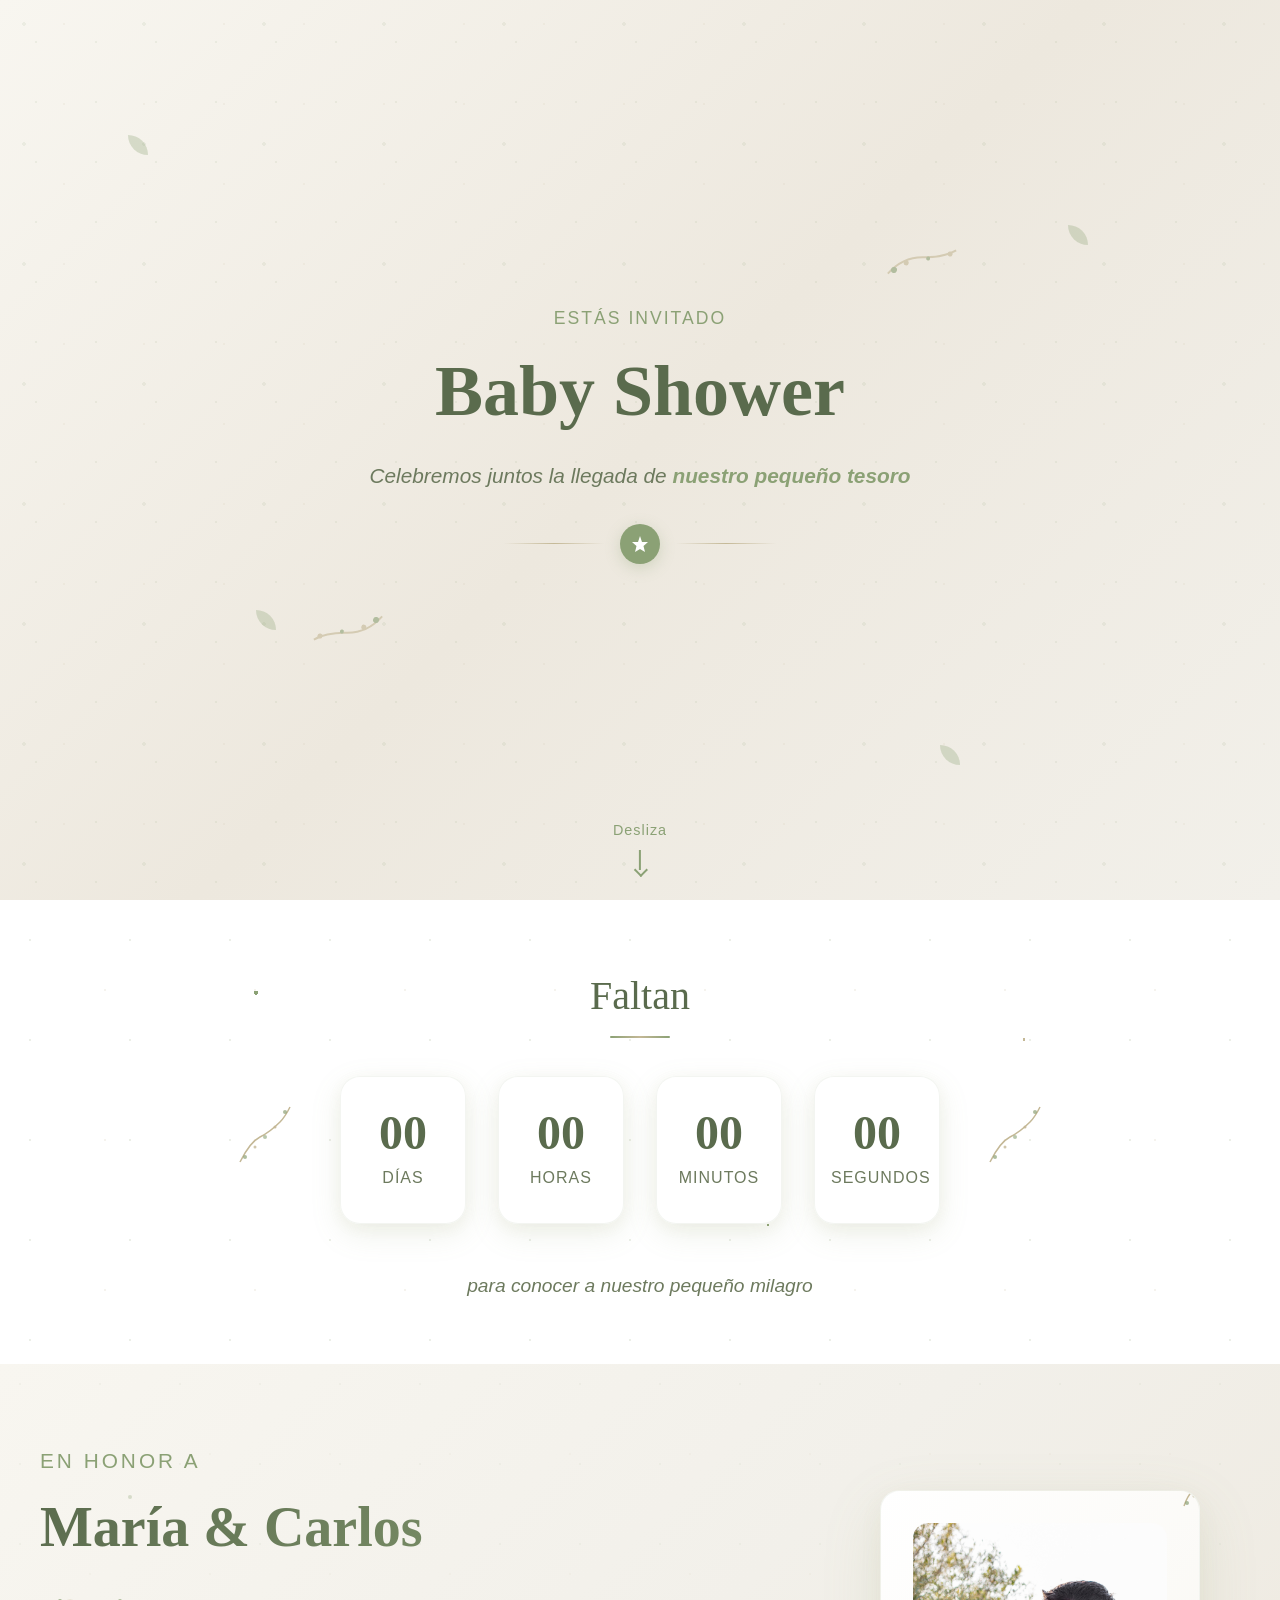
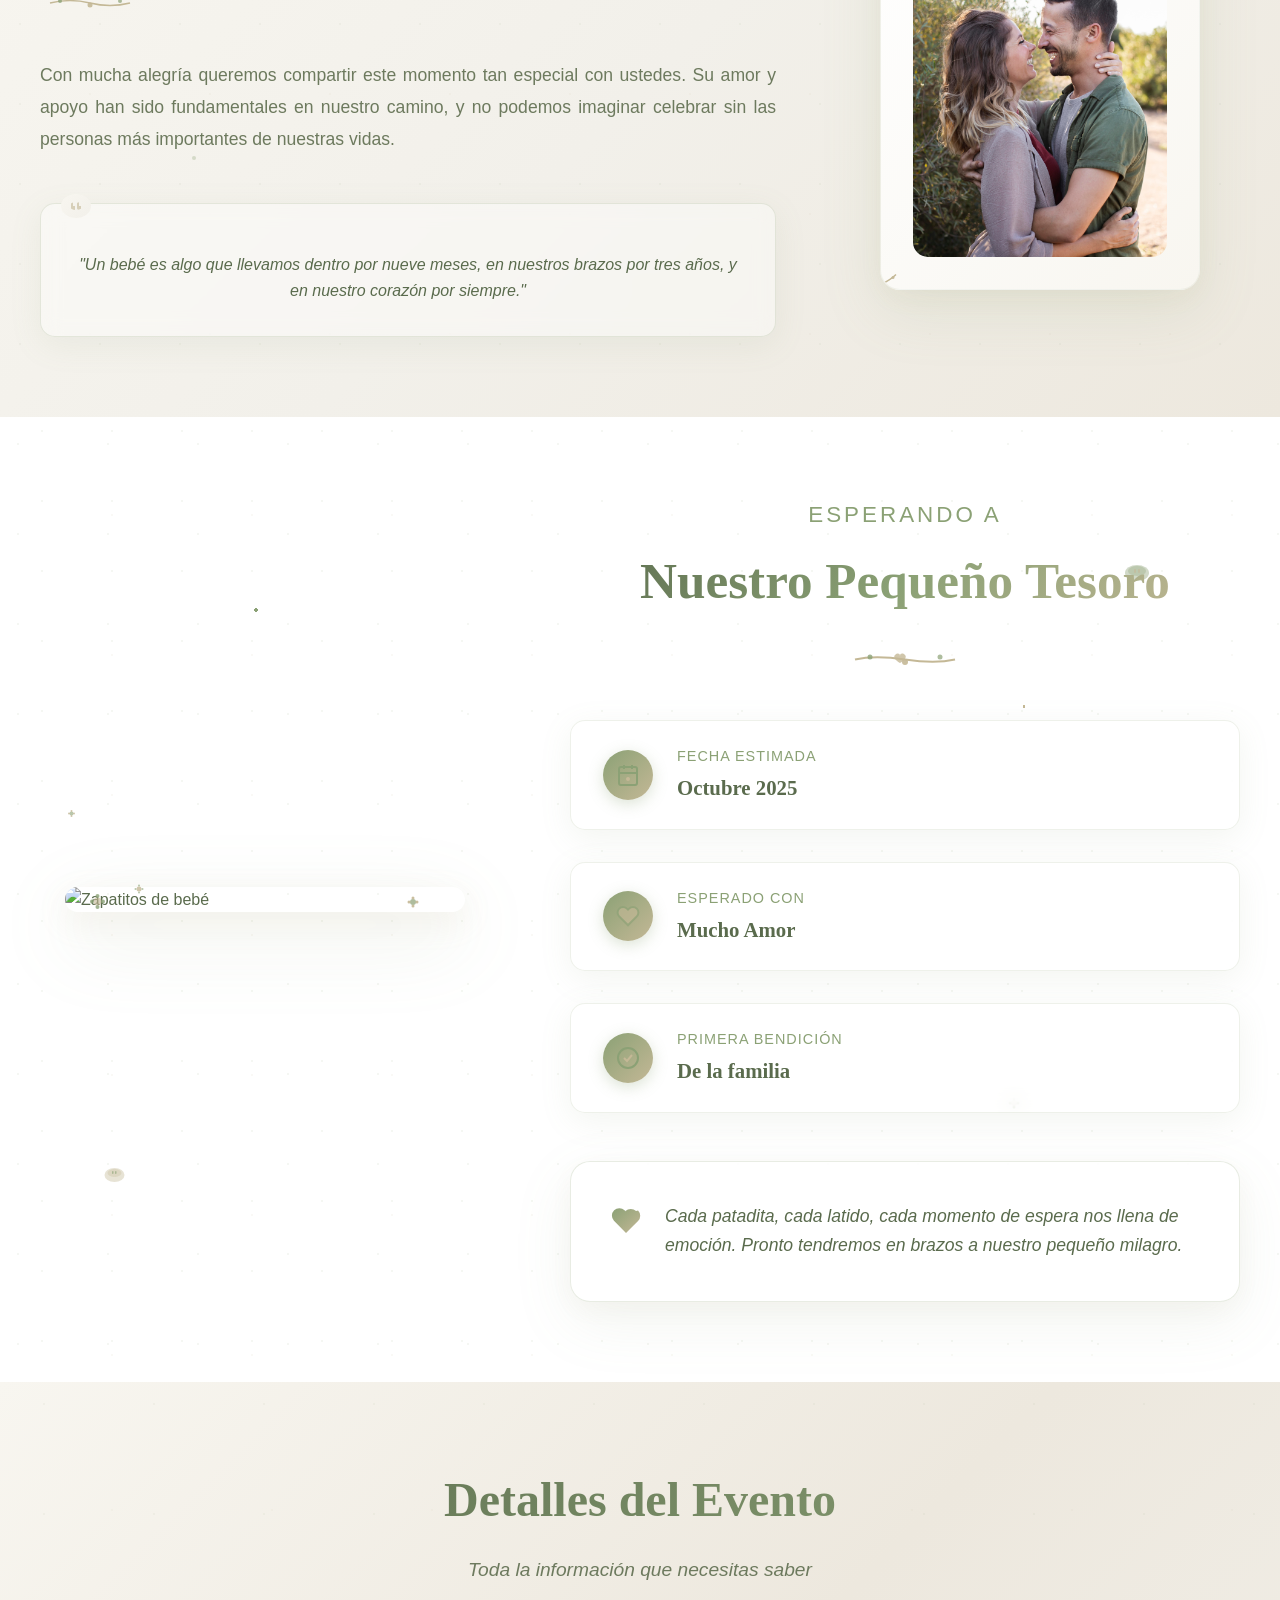
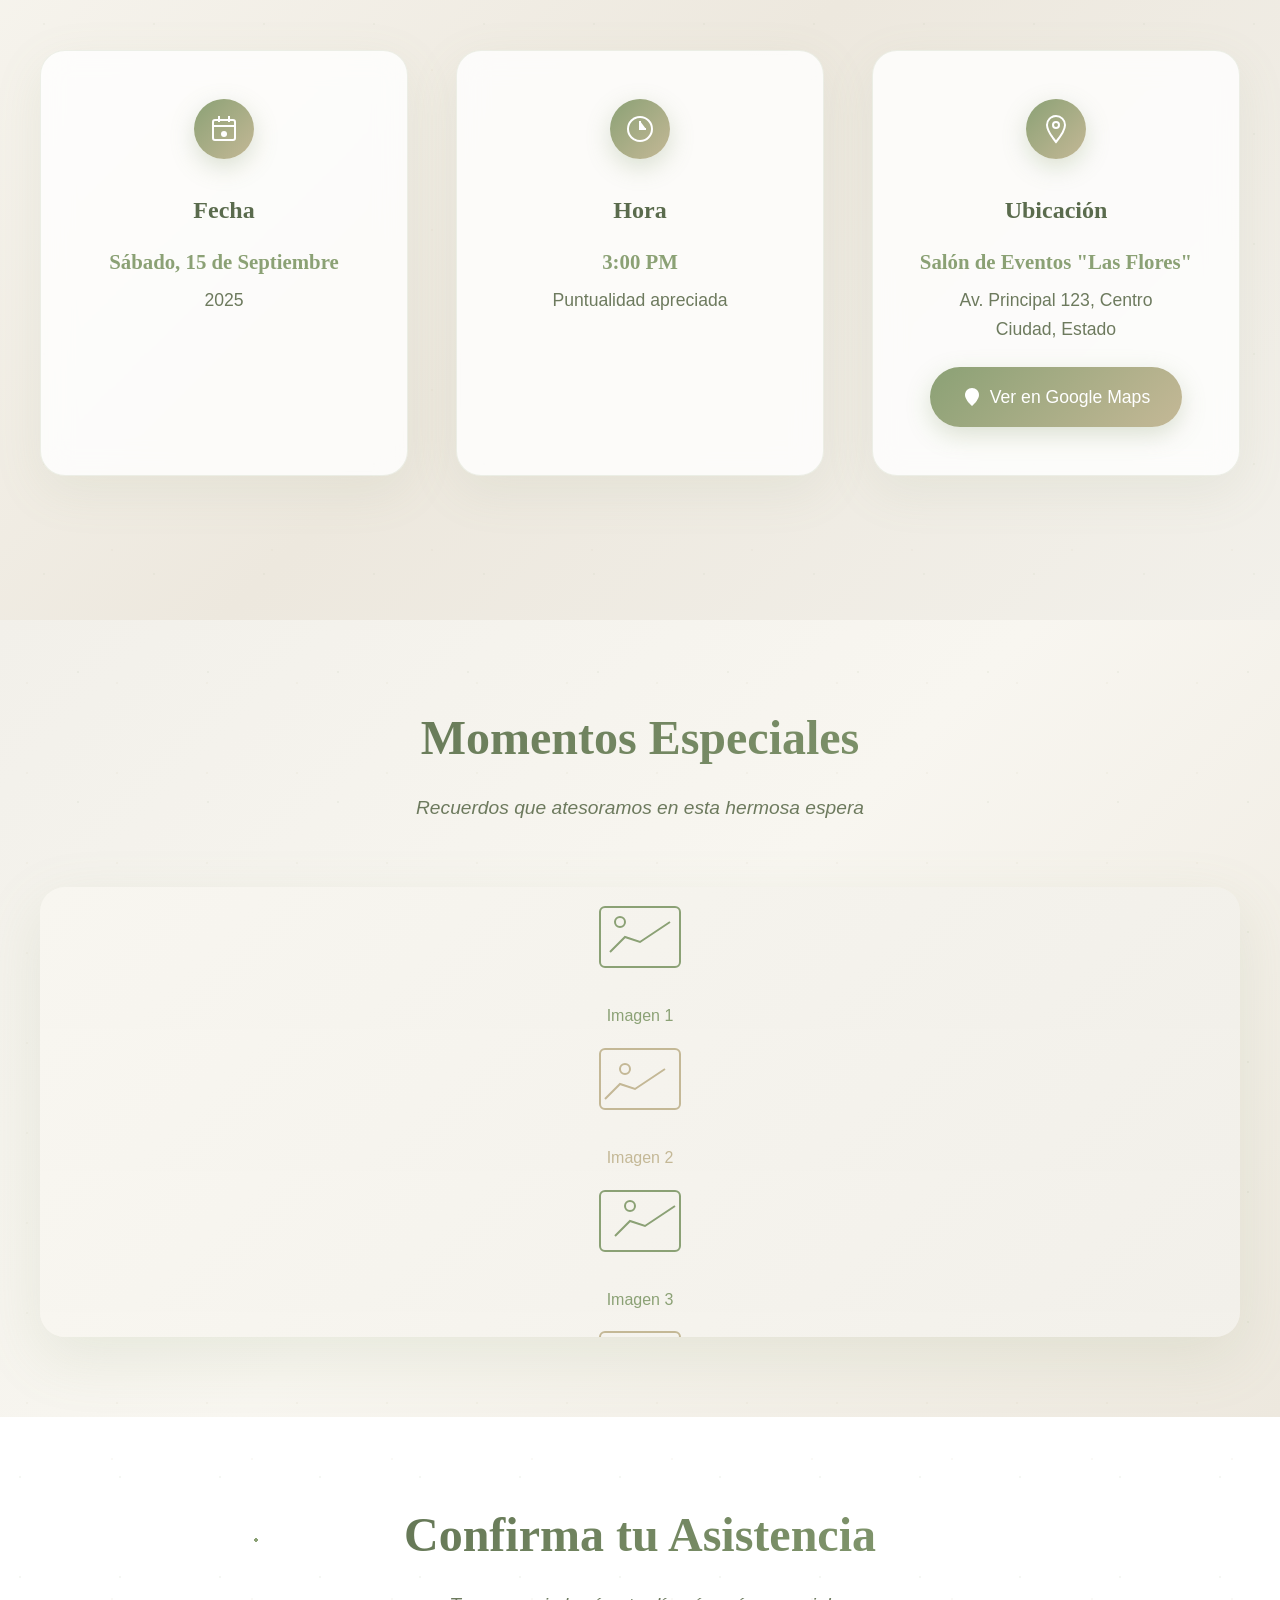
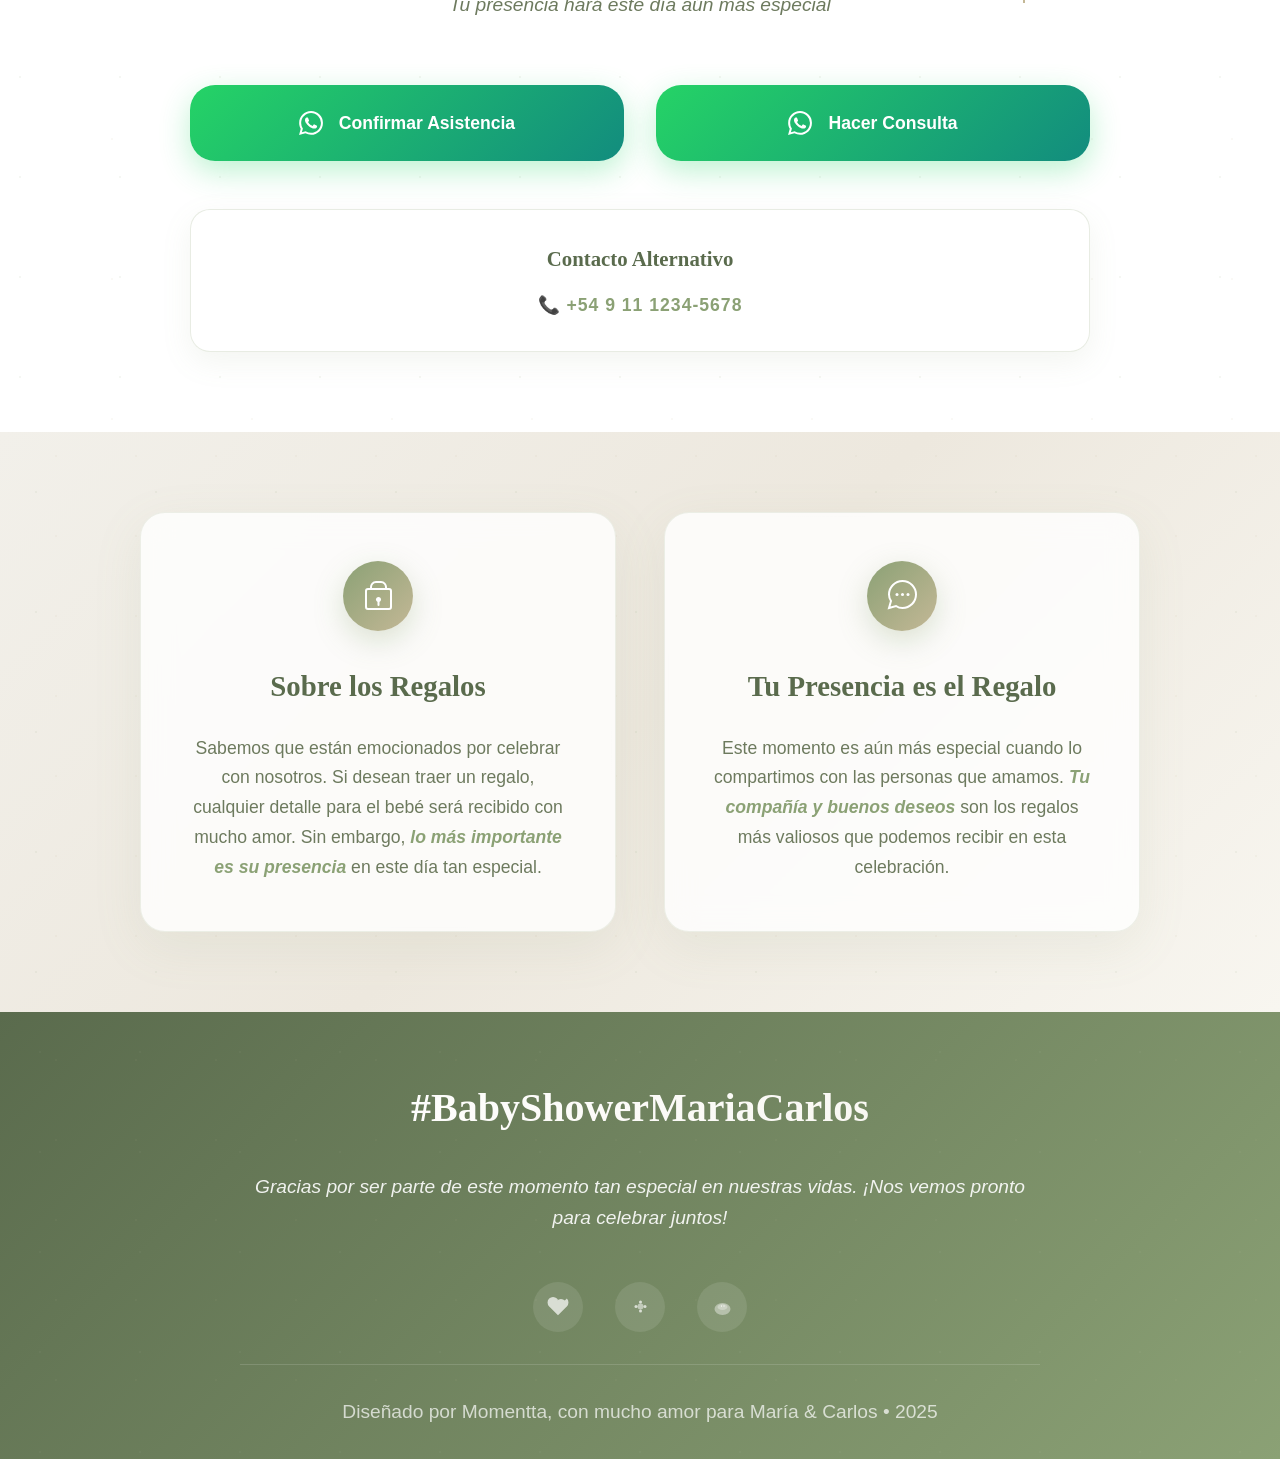
==== commit b16d9b8b: "Commit" ====
--- a/landingpage/plantillas/baby_shower/blanco_verde_flores/index.html
+++ b/landingpage/plantillas/baby_shower/blanco_verde_flores/index.html
@@ -588,8 +588,8 @@
             </div>
             
             <div class="footer-final">
-    Con amor, creado por<a href="https://instagram.com/momentta" target="_blank" class="momentta-link">| Momentta |</a> para María & Carlos • 2025
-</div>
+                Diseñado por Momentta, con mucho amor para María & Carlos • 2025
+            </div>
         </div>
     </section>
 
--- a/landingpage/plantillas/baby_shower/blanco_verde_flores/css/stylesheet.css
+++ b/landingpage/plantillas/baby_shower/blanco_verde_flores/css/stylesheet.css
@@ -227,7 +227,10 @@
         /* Estilos del Contador Regresivo */
         .countdown-section {
             padding: 4rem 2rem;
-            background: linear-gradient(135deg, #f2f0ea 0%, #ede8de 50%, #f8f6f0 100%);
+            background-image: 
+                radial-gradient(circle at 20% 20%, #8ba175 2px, transparent 2px),
+                radial-gradient(circle at 80% 30%, #c4b896 1.5px, transparent 1.5px),
+                radial-gradient(circle at 60% 70%, #8ba175 1px, transparent 1px);
             position: relative;
             overflow: hidden;
         }
@@ -696,7 +699,10 @@
          /* Estilos de la Sección Información del Bebé */
         .baby-info-section {
             padding: 5rem 2rem;
-            background: linear-gradient(135deg, #ede8de 0%, #f8f6f0 50%, #f2f0ea 100%);
+            background-image: 
+                radial-gradient(circle at 20% 20%, #8ba175 2px, transparent 2px),
+                radial-gradient(circle at 80% 30%, #c4b896 1.5px, transparent 1.5px),
+                radial-gradient(circle at 60% 70%, #8ba175 1px, transparent 1px);
             position: relative;
             overflow: hidden;
         }
@@ -1295,7 +1301,10 @@
         /* Sección Contacto */
         .contact-section {
             padding: 5rem 2rem;
-            background: linear-gradient(135deg, #ede8de 0%, #f2f0ea 50%, #f8f6f0 100%);
+            background-image: 
+                radial-gradient(circle at 20% 20%, #8ba175 2px, transparent 2px),
+                radial-gradient(circle at 80% 30%, #c4b896 1.5px, transparent 1.5px),
+                radial-gradient(circle at 60% 70%, #8ba175 1px, transparent 1px);
             position: relative;
             overflow: hidden;
         }
@@ -1586,41 +1595,7 @@
             border-top: 1px solid rgba(255, 255, 255, 0.2);
             padding-top: 2rem;
             margin-top: 2rem;
-            display: flex;
-            align-items: center;
-            justify-content: center;
-
-        }
-
-        .momentta-link {
-    color: #fff;
-    font-weight: 600;
-    text-decoration: none;
-    position: relative;
-    padding: 0 2px;
-    transition: all 0.3s ease;
-}
-
-.momentta-link::after {
-    content: '';
-    position: absolute;
-    width: 100%;
-    height: 1px;
-    background: #fff;
-    left: 0;
-    bottom: -2px;
-    transform: scaleX(0);
-    transition: transform 0.3s ease;
-}
-
-.momentta-link:hover {
-    color: #c4b896;
-}
-
-.momentta-link:hover::after {
-    transform: scaleX(1);
-    background: #c4b896;
-}
+        }
 
         /* Responsive Design */
         @media (max-width: 768px) {
